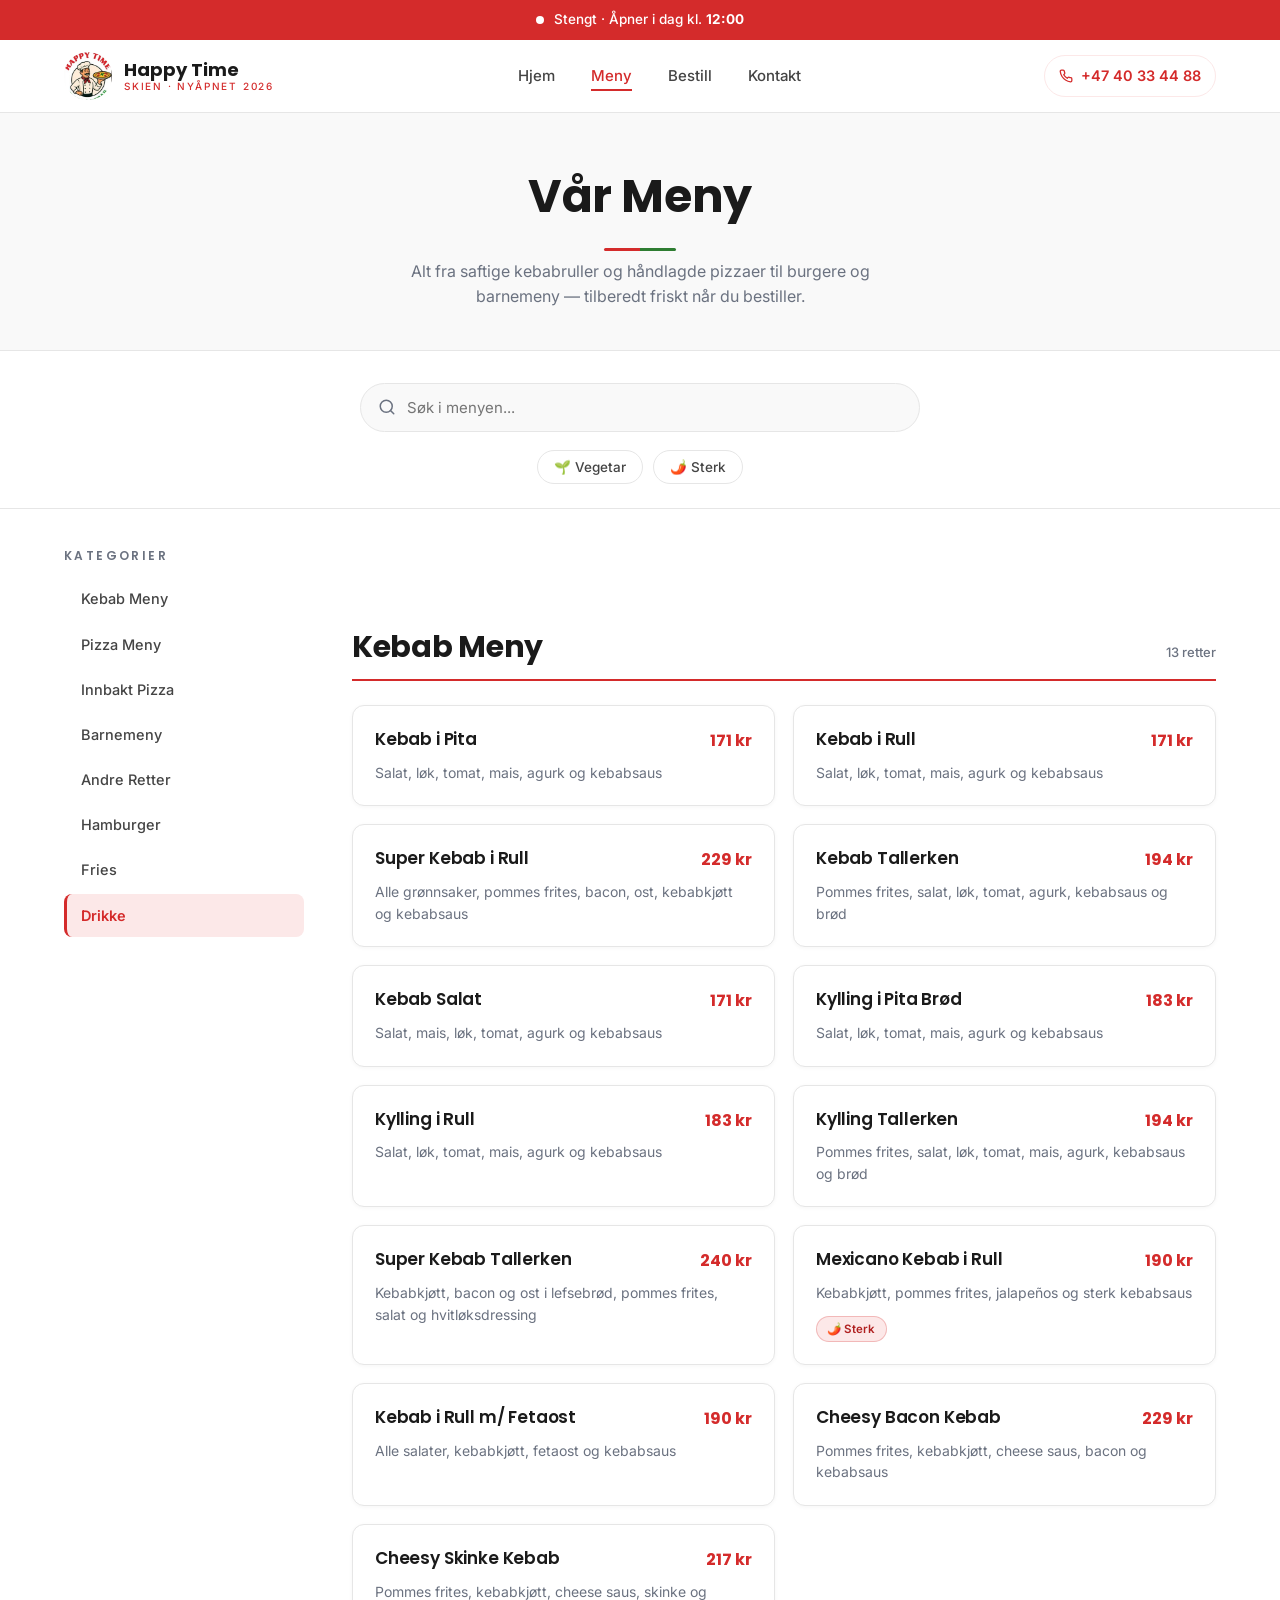
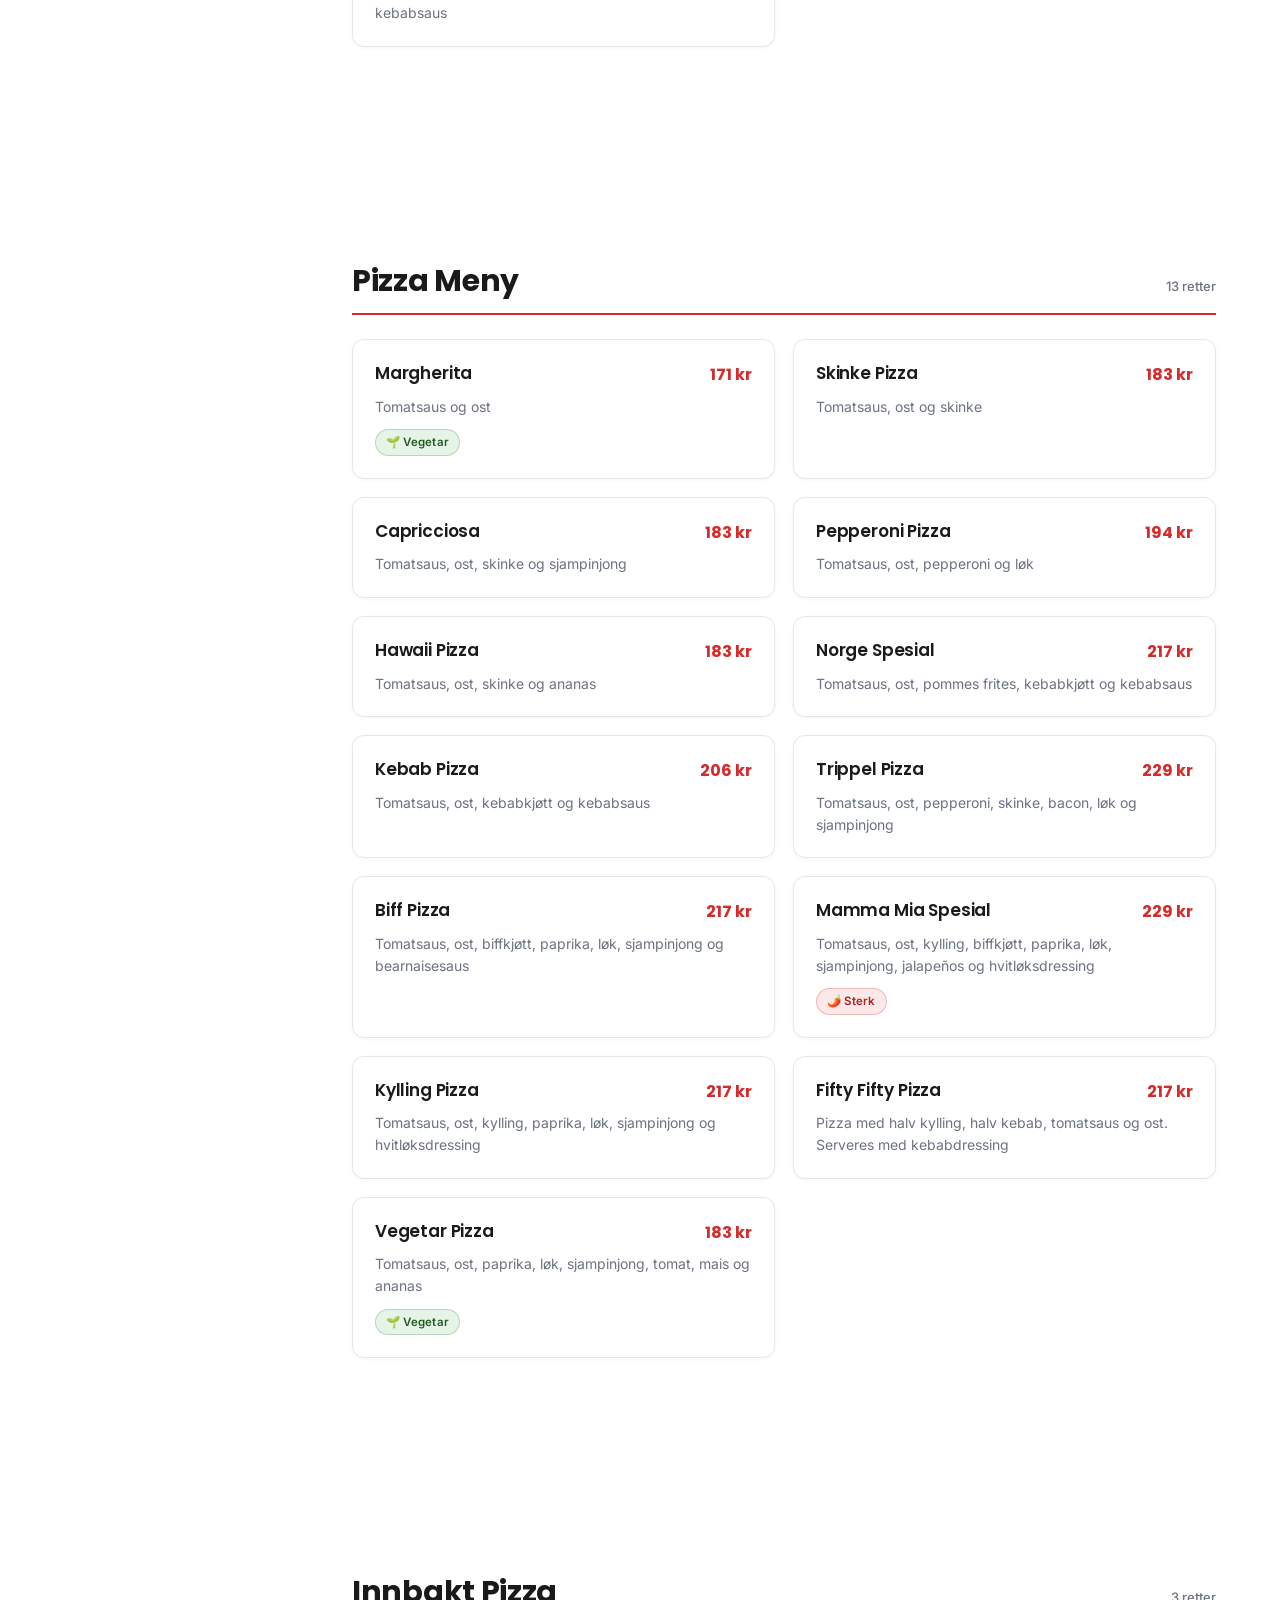
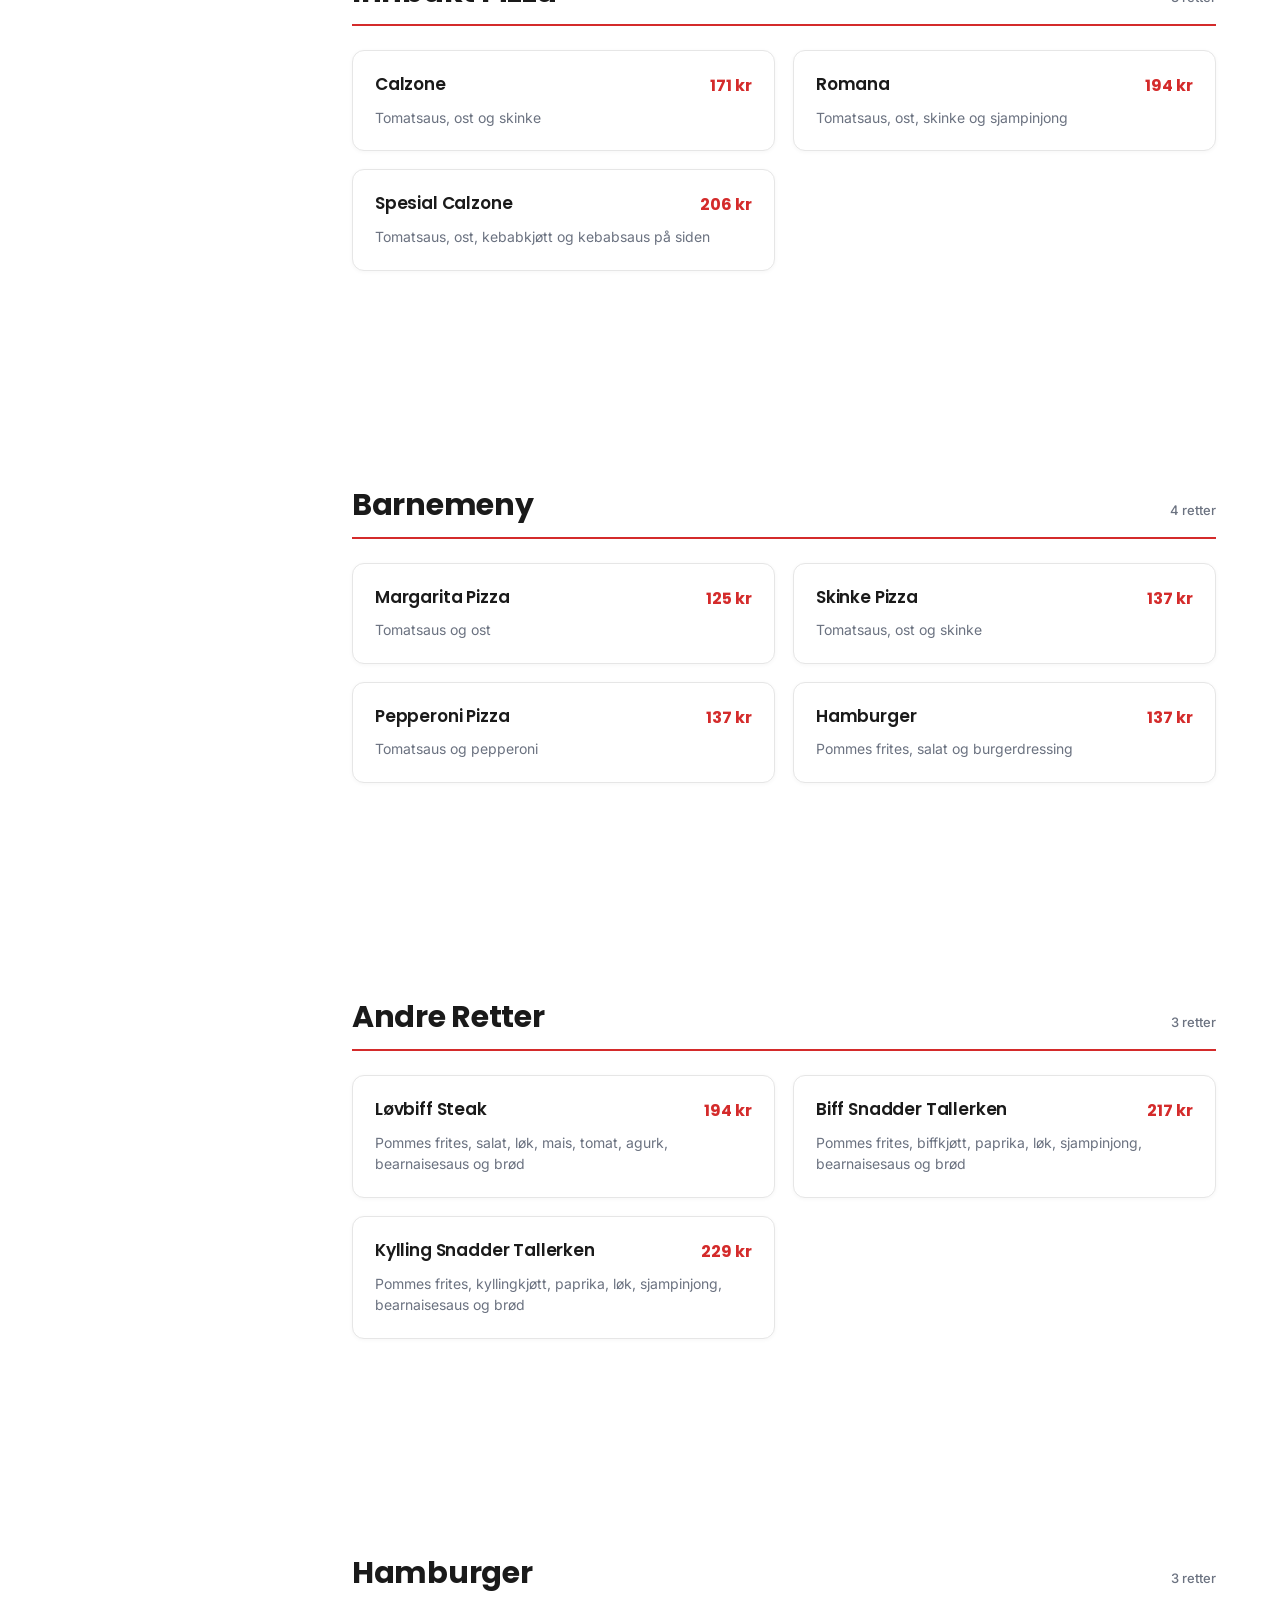
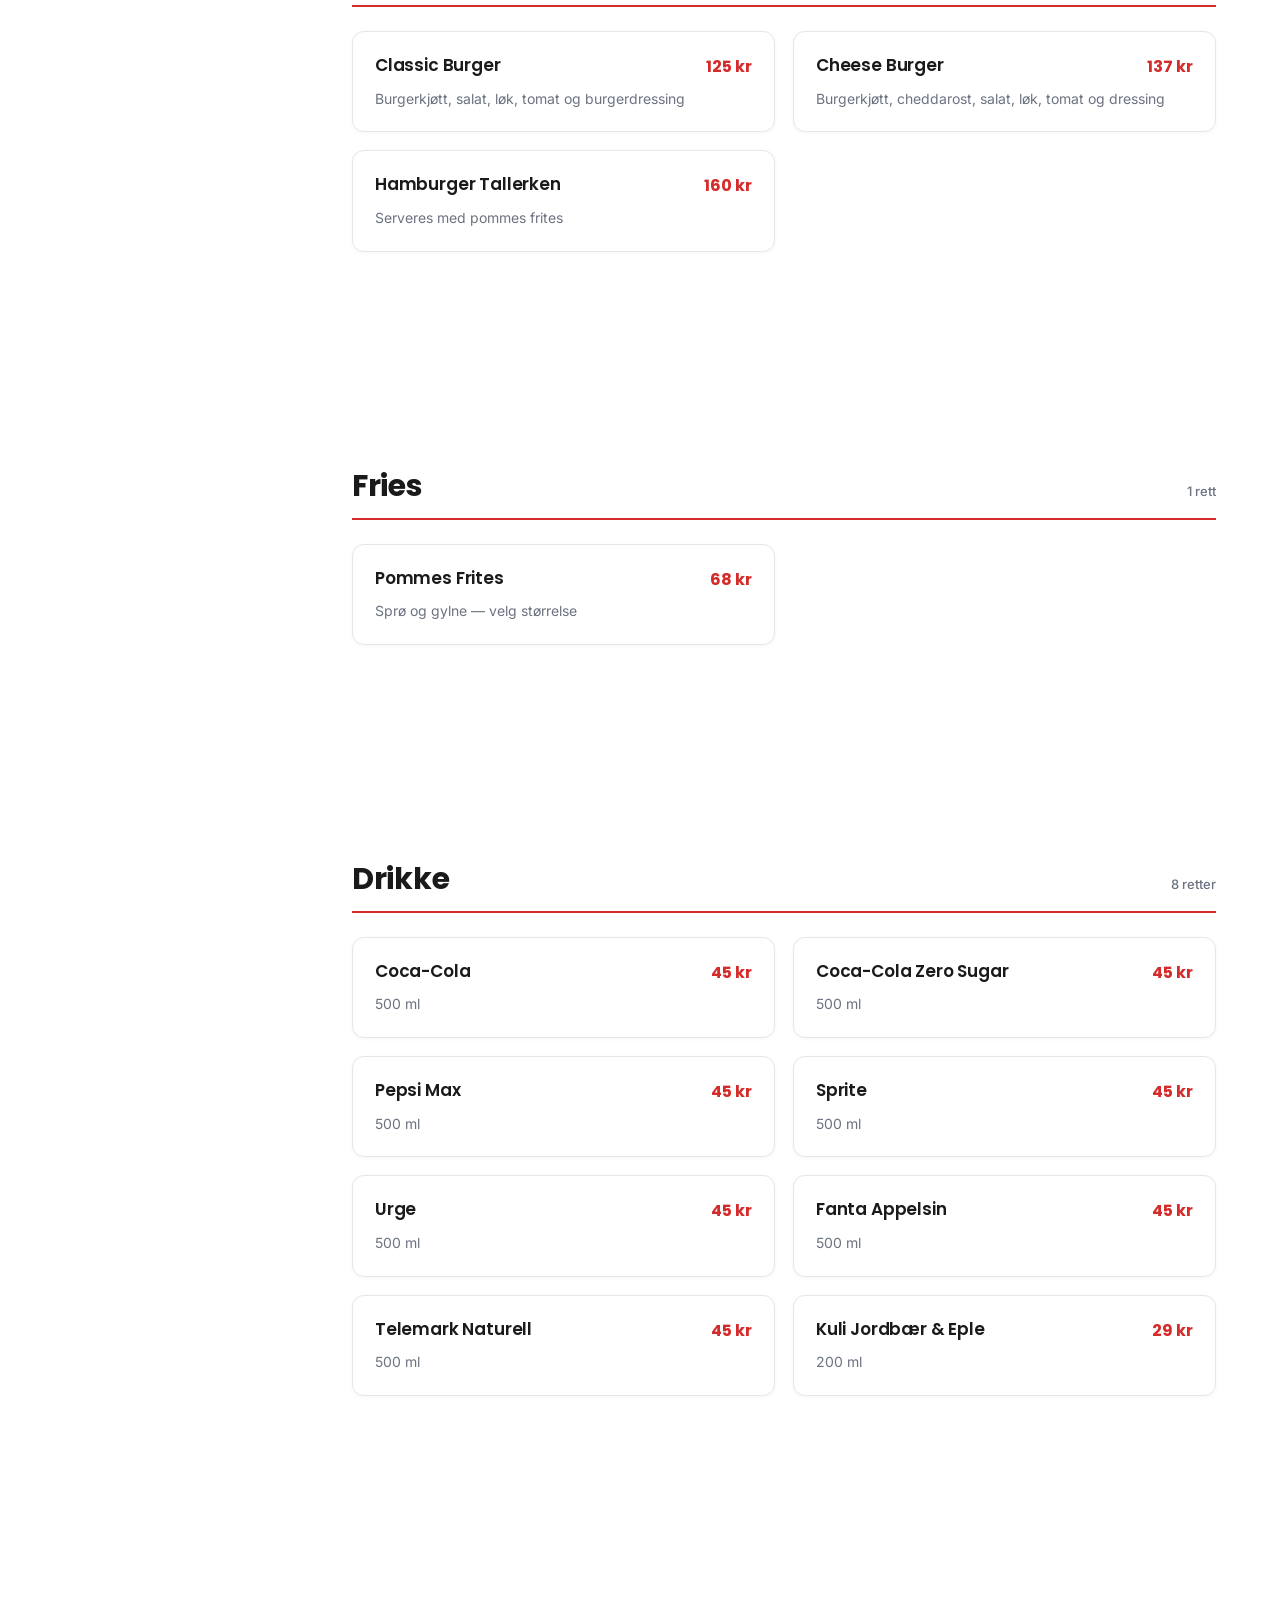
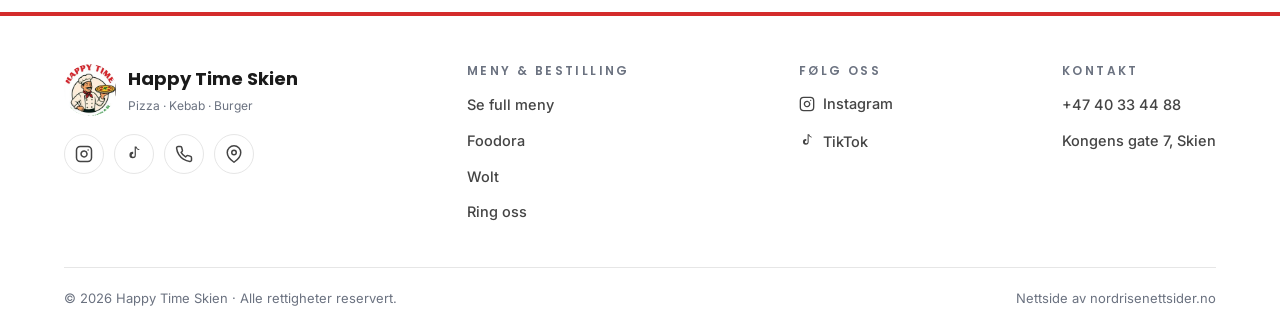
==== menu.html @ 96614b57 "Prepare repo for Vercel deployment Move static site from happytime/ to repo root so Vercel serves it" ====
<!DOCTYPE html>
<html lang="no">
<head>
  <meta charset="UTF-8" />
  <meta name="viewport" content="width=device-width, initial-scale=1.0" />
  <title>Meny — Happy Time Skien</title>
  <meta name="description" content="Full meny hos Happy Time Skien — kebab, pizza, innbakt pizza, burger, barnemeny og mer. Søk, filtrer og finn favoritten din." />
  <link rel="icon" href="images/logo.png" />

  <link rel="preconnect" href="https://fonts.googleapis.com" />
  <link rel="preconnect" href="https://fonts.gstatic.com" crossorigin />
  <link href="https://fonts.googleapis.com/css2?family=Inter:wght@300;400;500;600;700&family=Poppins:wght@500;600;700;800&display=swap" rel="stylesheet" />

  <link rel="stylesheet" href="css/style.css" />
  <link rel="stylesheet" href="css/menu.css" />
</head>
<body>

  <!-- ===== ANNOUNCEMENT BAR ===== -->
  <div class="announcement" id="announcement">
    <span class="ann-dot"></span>
    <span class="ann-text">Sjekker åpningstider…</span>
  </div>

  <!-- ===== NAV ===== -->
  <nav class="nav" id="nav">
    <div class="container nav-inner">
      <a href="index.html" class="nav-logo">
        <img src="images/logo.png" alt="Happy Time Skien logo" />
        <div class="nav-logo-text">
          Happy Time
          <small>Skien · Nyåpnet 2026</small>
        </div>
      </a>

      <ul class="nav-links" id="nav-links">
        <li><a href="index.html">Hjem</a></li>
        <li><a href="menu.html" class="active">Meny</a></li>
        <li><a href="index.html#bestill">Bestill</a></li>
        <li><a href="index.html#kontakt">Kontakt</a></li>
      </ul>

      <a href="tel:+4740334488" class="nav-phone">
        <svg viewBox="0 0 24 24" fill="none" stroke="currentColor" stroke-width="2.2" stroke-linecap="round" stroke-linejoin="round"><path d="M22 16.92v3a2 2 0 01-2.18 2 19.79 19.79 0 01-8.63-3.07 19.5 19.5 0 01-6-6 19.79 19.79 0 01-3.07-8.67A2 2 0 014.11 2h3a2 2 0 012 1.72c.127.96.361 1.903.7 2.81a2 2 0 01-.45 2.11L8.09 9.91a16 16 0 006 6l1.27-1.27a2 2 0 012.11-.45c.907.339 1.85.573 2.81.7A2 2 0 0122 16.92z"/></svg>
        +47 40 33 44 88
      </a>

      <button class="nav-burger" id="burger" aria-label="Åpne meny">
        <svg viewBox="0 0 24 24" fill="none" stroke="currentColor" stroke-width="2" stroke-linecap="round" stroke-linejoin="round"><line x1="3" y1="6" x2="21" y2="6"/><line x1="3" y1="12" x2="21" y2="12"/><line x1="3" y1="18" x2="21" y2="18"/></svg>
      </button>
    </div>
  </nav>

  <!-- ===== MENU HERO ===== -->
  <header class="menu-hero">
    <div class="container">
      <h1>Vår Meny</h1>
      <span class="accent-line"></span>
      <p>Alt fra saftige kebabruller og håndlagde pizzaer til burgere og barnemeny — tilberedt friskt når du bestiller.</p>
    </div>
  </header>

  <!-- ===== SEARCH + FILTERS ===== -->
  <section class="menu-tools">
    <div class="container">
      <div class="search-wrap">
        <svg class="search-icon" viewBox="0 0 24 24" fill="none" stroke="currentColor" stroke-width="2" stroke-linecap="round" stroke-linejoin="round"><circle cx="11" cy="11" r="8"/><line x1="21" y1="21" x2="16.65" y2="16.65"/></svg>
        <input type="search" id="menu-search" placeholder="Søk i menyen..." autocomplete="off" aria-label="Søk i menyen" />
        <button class="search-clear" id="search-clear" aria-label="Tøm søk">×</button>
      </div>

      <div class="filter-tags">
        <button class="tag-btn" data-tag="vegetar">🌱 Vegetar</button>
        <button class="tag-btn" data-tag="sterk">🌶️ Sterk</button>
      </div>
    </div>
  </section>

  <!-- ===== MOBILE CATEGORY TABS ===== -->
  <nav class="cat-tabs-mobile" aria-label="Kategorier">
    <ul id="mobile-tabs-list"></ul>
  </nav>

  <!-- ===== MAIN LAYOUT ===== -->
  <div class="container">
    <div class="menu-layout">
      <aside class="menu-sidebar">
        <h5>Kategorier</h5>
        <ul id="menu-sidebar-list"></ul>
      </aside>

      <div class="menu-main" id="menu-main"></div>
    </div>
  </div>

  <!-- ===== FOOTER ===== -->
  <footer>
    <div class="container">
      <div class="footer-inner">
        <div>
          <a href="index.html" class="footer-brand">
            <img src="images/logo.png" alt="Happy Time Skien" />
            <div>
              <strong>Happy Time Skien</strong>
              <small>Pizza · Kebab · Burger</small>
            </div>
          </a>

          <div class="footer-socials" style="margin-top:18px;">
            <a href="https://www.instagram.com/happy_timeskien/" target="_blank" rel="noopener" class="ig" aria-label="Instagram">
              <svg viewBox="0 0 24 24" fill="none" stroke="currentColor" stroke-width="2" stroke-linecap="round" stroke-linejoin="round"><rect x="2" y="2" width="20" height="20" rx="5" ry="5"/><path d="M16 11.37A4 4 0 1112.63 8 4 4 0 0116 11.37z"/><line x1="17.5" y1="6.5" x2="17.51" y2="6.5"/></svg>
            </a>
            <a href="https://www.tiktok.com/@happy_timeskien" target="_blank" rel="noopener" class="tt" aria-label="TikTok">
              <svg viewBox="0 0 24 24" fill="currentColor"><path d="M19.3 6.7a5.5 5.5 0 01-3.3-1.2 5.4 5.4 0 01-1.5-2v9.8a4.3 4.3 0 11-4.3-4.3c.2 0 .5 0 .7.1v2.4a2 2 0 102 2V2h2.3a5.7 5.7 0 004.1 4.1v2.6z"/></svg>
            </a>
            <a href="tel:+4740334488" class="call" aria-label="Ring oss">
              <svg viewBox="0 0 24 24" fill="none" stroke="currentColor" stroke-width="2" stroke-linecap="round" stroke-linejoin="round"><path d="M22 16.92v3a2 2 0 01-2.18 2 19.79 19.79 0 01-8.63-3.07 19.5 19.5 0 01-6-6 19.79 19.79 0 01-3.07-8.67A2 2 0 014.11 2h3a2 2 0 012 1.72c.127.96.361 1.903.7 2.81a2 2 0 01-.45 2.11L8.09 9.91a16 16 0 006 6l1.27-1.27a2 2 0 012.11-.45c.907.339 1.85.573 2.81.7A2 2 0 0122 16.92z"/></svg>
            </a>
            <a href="https://www.google.com/maps/dir/?api=1&destination=Kongens+gate+7,+3717+Skien" target="_blank" rel="noopener" class="pin" aria-label="Kart">
              <svg viewBox="0 0 24 24" fill="none" stroke="currentColor" stroke-width="2" stroke-linecap="round" stroke-linejoin="round"><path d="M21 10c0 7-9 13-9 13s-9-6-9-13a9 9 0 0118 0z"/><circle cx="12" cy="10" r="3"/></svg>
            </a>
          </div>
        </div>

        <div class="footer-col">
          <h5>Meny & Bestilling</h5>
          <ul>
            <li><a href="menu.html">Se full meny</a></li>
            <li><a href="https://www.foodora.no/restaurant/vodl/happy-time-skien?srsltid=AfmBOoo6OMC879BTgv4Qrn4XQ-JuW_GRJDFhPZjx3l1pgUhdw6gSgdm9" target="_blank" rel="noopener">Foodora</a></li>
            <li><a href="https://wolt.com/en/nor/oslo/restaurant/happy-time" target="_blank" rel="noopener">Wolt</a></li>
            <li><a href="tel:+4740334488" class="footer-phone">Ring oss</a></li>
          </ul>
        </div>

        <div class="footer-col">
          <h5>Følg oss</h5>
          <ul>
            <li><a href="https://www.instagram.com/happy_timeskien/" target="_blank" rel="noopener">
              <svg viewBox="0 0 24 24" fill="none" stroke="currentColor" stroke-width="2" stroke-linecap="round" stroke-linejoin="round"><rect x="2" y="2" width="20" height="20" rx="5" ry="5"/><path d="M16 11.37A4 4 0 1112.63 8 4 4 0 0116 11.37z"/><line x1="17.5" y1="6.5" x2="17.51" y2="6.5"/></svg>
              Instagram
            </a></li>
            <li><a href="https://www.tiktok.com/@happy_timeskien" target="_blank" rel="noopener">
              <svg viewBox="0 0 24 24" fill="currentColor"><path d="M19.3 6.7a5.5 5.5 0 01-3.3-1.2 5.4 5.4 0 01-1.5-2v9.8a4.3 4.3 0 11-4.3-4.3c.2 0 .5 0 .7.1v2.4a2 2 0 102 2V2h2.3a5.7 5.7 0 004.1 4.1v2.6z"/></svg>
              TikTok
            </a></li>
          </ul>
        </div>

        <div class="footer-col">
          <h5>Kontakt</h5>
          <ul>
            <li><a href="tel:+4740334488" class="footer-phone">+47 40 33 44 88</a></li>
            <li><a href="https://www.google.com/maps/dir/?api=1&destination=Kongens+gate+7,+3717+Skien" target="_blank" rel="noopener">Kongens gate 7, Skien</a></li>
          </ul>
        </div>
      </div>

      <div class="footer-bottom">
        <div>© <span id="footer-year">2026</span> Happy Time Skien · Alle rettigheter reservert.</div>
        <div>Nettside av <a href="https://nordrisenettsider.no" target="_blank" rel="noopener">nordrisenettsider.no</a></div>
      </div>
    </div>
  </footer>

  <!-- ===== MOBILE CTA BAR ===== -->
  <div class="mobile-cta">
    <a href="tel:+4740334488" class="cta-call">📞 Ring oss</a>
    <a href="https://www.foodora.no/restaurant/vodl/happy-time-skien?srsltid=AfmBOoo6OMC879BTgv4Qrn4XQ-JuW_GRJDFhPZjx3l1pgUhdw6gSgdm9" target="_blank" rel="noopener" class="cta-order">🛵 Bestill på Foodora</a>
  </div>

  <script src="js/main.js"></script>
  <script src="js/menu.js"></script>
</body>
</html>
---- css/style.css ----
/* ============================================
   HAPPY TIME SKIEN — Shared Styles
   ============================================ */

:root {
  --red: #d42b2b;
  --red-dark: #b02020;
  --red-soft: #fce8e8;
  --green: #2e7d32;
  --green-dark: #1f5923;
  --green-soft: #e6f4e7;
  --amber: #e68a00;
  --amber-dark: #c57300;
  --white: #ffffff;
  --off-white: #f9f9f9;
  --bg-muted: #f3f4f2;
  --text: #1a1a1a;
  --text-soft: #444;
  --text-muted: #6b7280;
  --border: #e6e6e6;
  --border-strong: #d1d5db;
  --shadow-sm: 0 1px 4px rgba(0, 0, 0, 0.04);
  --shadow: 0 2px 16px rgba(0, 0, 0, 0.08);
  --shadow-lg: 0 8px 30px rgba(0, 0, 0, 0.12);
  --radius: 12px;
  --radius-sm: 8px;
  --radius-lg: 16px;
  --ease: 0.2s ease;
  --nav-h: 72px;
  --ann-h: 40px;
}

* { box-sizing: border-box; margin: 0; padding: 0; }

html {
  scroll-behavior: smooth;
  scroll-padding-top: calc(var(--nav-h) + var(--ann-h) + 12px);
}

body {
  font-family: 'Inter', system-ui, -apple-system, sans-serif;
  color: var(--text);
  background: var(--white);
  line-height: 1.6;
  -webkit-font-smoothing: antialiased;
  overflow-x: hidden;
}

h1, h2, h3, h4, h5 {
  font-family: 'Poppins', sans-serif;
  font-weight: 700;
  line-height: 1.2;
  color: var(--text);
  letter-spacing: -0.01em;
}

a { color: inherit; text-decoration: none; }
img { max-width: 100%; display: block; }
button { font-family: inherit; cursor: pointer; border: none; background: none; }

.container {
  width: 100%;
  max-width: 1200px;
  margin: 0 auto;
  padding: 0 24px;
}

::selection { background: var(--red); color: #fff; }

/* ============ ANNOUNCEMENT BAR ============ */
.announcement {
  position: relative;
  min-height: var(--ann-h);
  display: flex;
  align-items: center;
  justify-content: center;
  font-size: 13.5px;
  font-weight: 500;
  color: #fff;
  background: var(--green);
  transition: background 0.4s ease;
  padding: 8px 16px;
  text-align: center;
  gap: 10px;
}
.announcement strong { font-weight: 700; }
.announcement.soon { background: var(--green-dark); }
.announcement.urgent {
  background: var(--amber);
  animation: urgent-flash 2.4s ease-in-out infinite;
}
.announcement.closed { background: var(--red); }
@keyframes urgent-flash {
  0%, 100% { background: var(--amber); }
  50%      { background: var(--amber-dark); }
}
.announcement .ann-dot {
  width: 8px;
  height: 8px;
  border-radius: 50%;
  background: #fff;
  display: inline-block;
  animation: pulse 2s infinite;
  flex-shrink: 0;
}
.announcement.urgent .ann-dot { animation: pulse 0.9s infinite; }
@keyframes pulse {
  0%   { box-shadow: 0 0 0 0 rgba(255, 255, 255, 0.7); }
  70%  { box-shadow: 0 0 0 10px rgba(255, 255, 255, 0); }
  100% { box-shadow: 0 0 0 0 rgba(255, 255, 255, 0); }
}

/* ============ NAVBAR ============ */
.nav {
  position: sticky;
  top: 0;
  z-index: 90;
  background: var(--white);
  border-bottom: 1px solid var(--border);
  transition: box-shadow var(--ease);
}
.nav.scrolled { box-shadow: var(--shadow); }
.nav-inner {
  display: flex;
  align-items: center;
  justify-content: space-between;
  height: var(--nav-h);
  gap: 24px;
}
.nav-logo {
  display: flex;
  align-items: center;
  gap: 12px;
  flex-shrink: 0;
  transition: transform var(--ease);
}
.nav-logo:hover { transform: scale(1.03); }
.nav-logo img {
  max-height: 48px;
  width: auto;
  border-radius: 50%;
}
.nav-logo-text {
  font-family: 'Poppins', sans-serif;
  font-weight: 700;
  font-size: 18px;
  line-height: 1.1;
  color: var(--text);
}
.nav-logo-text small {
  display: block;
  font-family: 'Inter', sans-serif;
  font-weight: 500;
  font-size: 10px;
  letter-spacing: 0.18em;
  text-transform: uppercase;
  color: var(--red);
  margin-top: 2px;
}

.nav-links {
  display: flex;
  align-items: center;
  gap: 36px;
  list-style: none;
}
.nav-links a {
  font-size: 15px;
  font-weight: 500;
  color: var(--text-soft);
  position: relative;
  padding: 6px 0;
  transition: color var(--ease);
}
.nav-links a::after {
  content: '';
  position: absolute;
  left: 0; bottom: 0;
  height: 2px;
  width: 0;
  background: var(--red);
  transition: width var(--ease);
}
.nav-links a:hover,
.nav-links a.active {
  color: var(--red);
}
.nav-links a:hover::after,
.nav-links a.active::after { width: 100%; }

.nav-phone {
  display: inline-flex;
  align-items: center;
  gap: 8px;
  font-size: 14.5px;
  font-weight: 600;
  color: var(--red);
  padding: 8px 14px;
  border: 1px solid var(--red-soft);
  border-radius: 999px;
  transition: all var(--ease);
}
.nav-phone:hover {
  background: var(--red);
  color: #fff;
  border-color: var(--red);
}
.nav-phone svg { width: 14px; height: 14px; }

.nav-burger {
  display: none;
  width: 40px; height: 40px;
  align-items: center;
  justify-content: center;
  border-radius: 8px;
  color: var(--text);
  transition: background var(--ease);
}
.nav-burger:hover { background: var(--bg-muted); }
.nav-burger svg { width: 24px; height: 24px; }

/* ============ BUTTONS ============ */
.btn {
  display: inline-flex;
  align-items: center;
  justify-content: center;
  gap: 8px;
  padding: 13px 26px;
  border-radius: 999px;
  font-family: 'Inter', sans-serif;
  font-size: 14.5px;
  font-weight: 600;
  letter-spacing: 0.01em;
  transition: all var(--ease);
  border: 1.5px solid transparent;
  cursor: pointer;
  white-space: nowrap;
}
.btn-primary {
  background: var(--red);
  color: #fff;
  box-shadow: 0 4px 14px rgba(212, 43, 43, 0.25);
}
.btn-primary:hover {
  background: var(--red-dark);
  transform: translateY(-2px);
  box-shadow: 0 8px 22px rgba(212, 43, 43, 0.35);
}
.btn-secondary {
  background: var(--green);
  color: #fff;
  box-shadow: 0 4px 14px rgba(46, 125, 50, 0.22);
}
.btn-secondary:hover {
  background: var(--green-dark);
  transform: translateY(-2px);
  box-shadow: 0 8px 22px rgba(46, 125, 50, 0.32);
}
.btn-wolt {
  background: #00c2e8;
  color: #fff;
  box-shadow: 0 4px 14px rgba(0, 194, 232, 0.3);
}
.btn-wolt:hover {
  background: #00a5c6;
  transform: translateY(-2px);
  box-shadow: 0 8px 22px rgba(0, 194, 232, 0.4);
}
.btn-ghost {
  background: var(--white);
  color: var(--text);
  border-color: var(--border-strong);
}
.btn-ghost:hover {
  border-color: var(--red);
  color: var(--red);
  transform: translateY(-2px);
  box-shadow: var(--shadow);
}

/* ============ SECTIONS / TYPOGRAPHY ============ */
section { padding: 80px 0; }
.section-title {
  font-size: clamp(28px, 4vw, 40px);
  margin-bottom: 12px;
}
.section-sub {
  color: var(--text-muted);
  font-size: 16.5px;
  max-width: 560px;
  margin-bottom: 40px;
}
.section-head { text-align: center; margin-bottom: 48px; }
.section-head .section-sub { margin: 0 auto; }

.accent-line {
  display: inline-block;
  width: 72px;
  height: 3px;
  border-radius: 2px;
  margin-top: 16px;
  background: linear-gradient(90deg, var(--red) 0%, var(--red) 50%, var(--green) 50%, var(--green) 100%);
}

/* ============ HERO ============ */
.hero {
  padding: 80px 0 72px;
  background: var(--off-white);
  text-align: center;
  border-bottom: 1px solid var(--border);
}
.hero-logo {
  width: 140px;
  height: 140px;
  margin: 0 auto 24px;
  border-radius: 50%;
  background: #fff;
  padding: 8px;
  box-shadow: var(--shadow);
  transition: transform 0.4s ease;
}
.hero-logo:hover { transform: scale(1.04) rotate(-2deg); }
.hero-logo img {
  width: 100%;
  height: 100%;
  border-radius: 50%;
  object-fit: cover;
}
.hero h1 {
  font-size: clamp(40px, 6vw, 64px);
  margin-bottom: 12px;
}
.hero .hero-sub {
  font-size: clamp(16px, 1.6vw, 19px);
  color: var(--text-soft);
  max-width: 560px;
  margin: 20px auto 0;
}
.hero .hero-ctas {
  display: flex;
  gap: 12px;
  justify-content: center;
  margin-top: 36px;
  flex-wrap: wrap;
}

/* Real storefront hero image */
.hero-showcase {
  max-width: 980px;
  margin: 52px auto 0;
  border-radius: var(--radius-lg);
  overflow: hidden;
  box-shadow: var(--shadow-lg);
  position: relative;
  aspect-ratio: 16/9;
  background: var(--bg-muted);
}
.hero-showcase img {
  width: 100%;
  height: 100%;
  object-fit: cover;
  display: block;
  transition: transform 0.8s ease;
}
.hero-showcase:hover img { transform: scale(1.03); }
.hero-showcase .showcase-caption {
  position: absolute;
  bottom: 20px;
  left: 20px;
  background: rgba(0, 0, 0, 0.7);
  color: #fff;
  padding: 10px 16px;
  border-radius: 999px;
  font-size: 13px;
  font-weight: 500;
  backdrop-filter: blur(8px);
  display: inline-flex;
  align-items: center;
  gap: 8px;
}
.hero-showcase .showcase-caption svg {
  width: 14px; height: 14px;
  color: var(--red);
}

/* ============ QUICK MENU (INDEX) ============ */
.quick-menu {
  padding: 80px 0;
  background: var(--white);
}
.pills-row {
  display: flex;
  gap: 10px;
  margin-bottom: 40px;
  overflow-x: auto;
  -webkit-overflow-scrolling: touch;
  scrollbar-width: none;
  padding: 4px 2px 12px;
  justify-content: center;
  flex-wrap: wrap;
}
.pills-row::-webkit-scrollbar { display: none; }
.pill {
  padding: 10px 20px;
  border-radius: 999px;
  background: var(--off-white);
  border: 1.5px solid var(--border);
  color: var(--text-soft);
  font-size: 14px;
  font-weight: 500;
  white-space: nowrap;
  transition: all var(--ease);
  flex-shrink: 0;
}
.pill:hover {
  border-color: var(--red);
  color: var(--red);
  transform: translateY(-2px);
}
.pill.active {
  background: var(--red);
  color: #fff;
  border-color: var(--red);
  box-shadow: 0 4px 12px rgba(212, 43, 43, 0.25);
}
.preview-grid {
  display: grid;
  grid-template-columns: repeat(3, 1fr);
  gap: 20px;
  margin-bottom: 40px;
}
.preview-cta-wrap {
  text-align: center;
}

/* ============ MENU CARD (shared) ============ */
.item-card {
  background: var(--white);
  border: 1px solid var(--border);
  border-radius: var(--radius);
  padding: 22px;
  transition: all var(--ease);
  display: flex;
  flex-direction: column;
  gap: 8px;
  box-shadow: var(--shadow-sm);
  overflow: hidden;
}
.item-card:hover {
  transform: translateY(-4px);
  box-shadow: var(--shadow);
  border-color: var(--red-soft);
}
.item-card-visual { padding: 0; }
.item-card-visual .item-body { padding: 20px 22px 22px; display: flex; flex-direction: column; gap: 8px; }
.item-visual {
  height: 120px;
  display: flex;
  align-items: center;
  justify-content: center;
  font-size: 54px;
  background: linear-gradient(135deg, var(--red-soft) 0%, var(--green-soft) 100%);
  border-bottom: 1px solid var(--border);
  transition: transform 0.4s ease;
}
.item-card-visual:hover .item-visual { transform: scale(1.05); }
/* IMAGE PLACEHOLDER: Drop real AI-generated food photos into images/food/<slug>.jpg
   and add a background-image rule per category here, or render <img> in JS */

.item-card-top {
  display: flex;
  justify-content: space-between;
  align-items: flex-start;
  gap: 12px;
}
.item-card h4 {
  font-family: 'Poppins', sans-serif;
  font-size: 17px;
  font-weight: 600;
  color: var(--text);
  line-height: 1.3;
}
.item-price {
  font-family: 'Poppins', sans-serif;
  color: var(--red);
  font-size: 16px;
  font-weight: 700;
  white-space: nowrap;
}
.item-desc {
  color: var(--text-muted);
  font-size: 14px;
  line-height: 1.55;
  flex: 1;
}
.item-tags {
  display: flex;
  gap: 6px;
  flex-wrap: wrap;
  margin-top: 4px;
}
.tag {
  font-size: 11.5px;
  padding: 3px 10px;
  border-radius: 999px;
  font-weight: 600;
  letter-spacing: 0.02em;
}
.tag-veg {
  background: var(--green-soft);
  color: var(--green-dark);
  border: 1px solid rgba(46, 125, 50, 0.25);
}
.tag-spicy {
  background: var(--red-soft);
  color: var(--red-dark);
  border: 1px solid rgba(212, 43, 43, 0.25);
}

/* ============ ORDER SECTION ============ */
.order-section {
  background: var(--off-white);
  padding: 80px 0;
}
.order-grid {
  display: grid;
  grid-template-columns: repeat(3, 1fr);
  gap: 22px;
}
.order-card {
  background: var(--white);
  border: 1px solid var(--border);
  border-radius: var(--radius-lg);
  padding: 40px 28px;
  text-align: center;
  transition: all var(--ease);
  box-shadow: var(--shadow-sm);
  display: flex;
  flex-direction: column;
  align-items: center;
}
.order-card:hover {
  transform: translateY(-4px);
  box-shadow: var(--shadow);
}
.order-icon {
  width: 64px;
  height: 64px;
  margin: 0 auto 20px;
  border-radius: 50%;
  display: flex;
  align-items: center;
  justify-content: center;
  transition: all var(--ease);
}
.order-icon svg { width: 28px; height: 28px; }
.order-card.red-icon .order-icon   { background: var(--red-soft);   color: var(--red); }
.order-card.green-icon .order-icon { background: var(--green-soft); color: var(--green); }
.order-card.wolt-icon .order-icon  { background: #e6f9fd;           color: #00a5c6; }
.order-card:hover.red-icon .order-icon   { background: var(--red);   color: #fff; }
.order-card:hover.green-icon .order-icon { background: var(--green); color: #fff; }
.order-card:hover.wolt-icon .order-icon  { background: #00c2e8;      color: #fff; }
.order-card h3 {
  font-size: 22px;
  margin-bottom: 8px;
}
.order-card p {
  color: var(--text-muted);
  font-size: 14.5px;
  margin-bottom: 20px;
  flex: 1;
}
.order-card .phone-big {
  font-family: 'Poppins', sans-serif;
  font-size: 24px;
  color: var(--green);
  font-weight: 700;
  display: inline-block;
  margin: 0 0 12px;
  transition: color var(--ease);
}
.order-card .phone-big:hover { color: var(--green-dark); }
.order-card .btn { margin-top: auto; }

/* ============ HOURS + ABOUT ============ */
.about-section {
  padding: 80px 0;
  background: var(--white);
}
.about-grid {
  display: grid;
  grid-template-columns: 1.1fr 1fr;
  gap: 60px;
  align-items: center;
}
.about-text h2 { margin-bottom: 12px; }
.about-text p {
  color: var(--text-soft);
  font-size: 16.5px;
  line-height: 1.75;
  margin-top: 18px;
}
.hours-card {
  background: var(--off-white);
  border: 1px solid var(--border);
  border-radius: var(--radius-lg);
  padding: 32px 30px;
}
.hours-card h3 {
  font-size: 20px;
  margin-bottom: 18px;
  display: flex;
  align-items: center;
  gap: 10px;
}
.hours-card h3 svg { width: 20px; height: 20px; color: var(--red); }
.hours-list { list-style: none; }
.hours-list li {
  display: flex;
  justify-content: space-between;
  padding: 12px 0;
  border-bottom: 1px solid var(--border);
  font-size: 15px;
  transition: all var(--ease);
}
.hours-list li:last-child { border-bottom: none; }
.hours-list .day { color: var(--text-soft); }
.hours-list .time { color: var(--text); font-weight: 500; font-variant-numeric: tabular-nums; }
.hours-list li.today {
  background: var(--green-soft);
  border-radius: var(--radius-sm);
  padding-left: 12px;
  padding-right: 12px;
  margin: 2px 0;
  border-bottom-color: transparent;
}
.hours-list li.today .day,
.hours-list li.today .time {
  color: var(--green-dark);
  font-weight: 600;
}

/* ============ MAP ============ */
.map-section {
  padding: 80px 0;
  background: var(--off-white);
}
.map-wrap {
  border-radius: var(--radius);
  overflow: hidden;
  box-shadow: var(--shadow);
  margin-bottom: 24px;
  border: 1px solid var(--border);
}
.map-wrap iframe {
  display: block;
  width: 100%;
  height: 380px;
  border: 0;
}
.map-footer {
  display: flex;
  justify-content: space-between;
  align-items: center;
  flex-wrap: wrap;
  gap: 16px;
}
.map-address h4 { font-size: 19px; margin-bottom: 4px; }
.map-address p { color: var(--text-muted); font-size: 14.5px; }

/* ============ FOOTER ============ */
footer {
  background: var(--white);
  border-top: 4px solid var(--red);
  padding: 48px 0 24px;
}
.footer-inner {
  display: flex;
  justify-content: space-between;
  flex-wrap: wrap;
  gap: 32px;
  margin-bottom: 32px;
}
.footer-brand {
  display: flex;
  align-items: center;
  gap: 12px;
}
.footer-brand img { max-height: 52px; border-radius: 50%; }
.footer-brand strong {
  font-family: 'Poppins', sans-serif;
  font-size: 18px;
  font-weight: 700;
}
.footer-brand small {
  display: block;
  font-size: 12px;
  color: var(--text-muted);
  font-weight: 400;
  margin-top: 2px;
}

.footer-col h5 {
  font-family: 'Poppins', sans-serif;
  font-size: 12px;
  letter-spacing: 0.2em;
  text-transform: uppercase;
  color: var(--text-muted);
  margin-bottom: 14px;
  font-weight: 600;
}
.footer-col ul { list-style: none; }
.footer-col ul li { margin-bottom: 10px; }
.footer-col a {
  color: var(--text-soft);
  font-size: 14.5px;
  font-weight: 500;
  transition: color var(--ease);
  display: inline-flex;
  align-items: center;
  gap: 8px;
}
.footer-col a:hover { color: var(--red); }
.footer-col a svg { width: 16px; height: 16px; }
.footer-phone {
  color: var(--red);
  font-weight: 600;
}

.footer-socials {
  display: flex;
  gap: 10px;
  margin-top: 6px;
}
.footer-socials a {
  width: 40px;
  height: 40px;
  display: inline-flex;
  align-items: center;
  justify-content: center;
  border-radius: 50%;
  border: 1px solid var(--border);
  color: var(--text-soft);
  transition: all var(--ease);
}
.footer-socials a svg { width: 18px; height: 18px; }
.footer-socials a.ig:hover   { background: linear-gradient(135deg, #e1306c, #c13584, #833ab4); color: #fff; border-color: transparent; transform: translateY(-2px); }
.footer-socials a.tt:hover   { background: #000; color: #fff; border-color: transparent; transform: translateY(-2px); }
.footer-socials a.call:hover { background: var(--red);   color: #fff; border-color: transparent; transform: translateY(-2px); }
.footer-socials a.pin:hover  { background: var(--green); color: #fff; border-color: transparent; transform: translateY(-2px); }

.footer-bottom {
  padding-top: 20px;
  border-top: 1px solid var(--border);
  display: flex;
  justify-content: space-between;
  align-items: center;
  flex-wrap: wrap;
  gap: 10px;
  font-size: 13px;
  color: var(--text-muted);
}
.footer-bottom a { color: var(--text-muted); transition: color var(--ease); }
.footer-bottom a:hover { color: var(--red); }

/* ============ MOBILE CTA BAR ============ */
.mobile-cta {
  display: none;
  position: fixed;
  bottom: 0; left: 0; right: 0;
  background: var(--white);
  border-top: 2px solid var(--red);
  box-shadow: 0 -4px 16px rgba(0, 0, 0, 0.08);
  padding: 10px;
  gap: 8px;
  z-index: 80;
}
.mobile-cta a {
  flex: 1;
  display: inline-flex;
  align-items: center;
  justify-content: center;
  gap: 6px;
  padding: 14px 8px;
  border-radius: var(--radius-sm);
  font-weight: 600;
  font-size: 13.5px;
  transition: all var(--ease);
  text-align: center;
}
.mobile-cta .cta-call  { background: var(--green); color: #fff; }
.mobile-cta .cta-call:active  { background: var(--green-dark); }
.mobile-cta .cta-order { background: var(--red); color: #fff; }
.mobile-cta .cta-order:active { background: var(--red-dark); }

/* ============ REVEAL ANIMATION ============ */
.reveal {
  opacity: 0;
  transform: translateY(20px);
  transition: opacity 0.6s ease, transform 0.6s ease;
}
.reveal.in-view {
  opacity: 1;
  transform: translateY(0);
}

/* ============ RESPONSIVE ============ */
@media (max-width: 960px) {
  .about-grid { grid-template-columns: 1fr; gap: 40px; }
  .order-grid { grid-template-columns: 1fr; max-width: 480px; margin: 0 auto; }
  .preview-grid { grid-template-columns: repeat(2, 1fr); }
}

@media (max-width: 768px) {
  .nav-links,
  .nav-phone { display: none; }
  .nav-burger { display: inline-flex; }
  .nav-links.open {
    display: flex;
    position: absolute;
    top: 100%;
    left: 0; right: 0;
    flex-direction: column;
    align-items: stretch;
    gap: 0;
    background: var(--white);
    padding: 8px 0;
    border-bottom: 1px solid var(--border);
    box-shadow: var(--shadow);
  }
  .nav-links.open li { width: 100%; }
  .nav-links.open a {
    display: block;
    padding: 14px 24px;
    font-size: 16px;
  }
  .nav-links.open a::after { display: none; }
  .mobile-cta { display: flex; }
  body.has-mobile-cta { padding-bottom: 80px; }
  section { padding: 60px 0; }
  .hero { padding: 48px 0 56px; }
  .hero-logo { width: 110px; height: 110px; }
  .footer-inner { flex-direction: column; align-items: flex-start; }
}

@media (max-width: 560px) {
  .preview-grid { grid-template-columns: 1fr; }
  .hero .hero-ctas { flex-direction: column; width: 100%; padding: 0 12px; }
  .hero .hero-ctas .btn { width: 100%; }
  .order-card { padding: 36px 22px; }
  .footer-bottom { flex-direction: column; align-items: flex-start; }
  .hero-showcase .showcase-caption {
    left: 12px; bottom: 12px;
    font-size: 12px;
    padding: 8px 12px;
  }
}

@media (prefers-reduced-motion: reduce) {
  *, *::before, *::after {
    animation-duration: 0.01ms !important;
    transition-duration: 0.1s !important;
  }
}
---- css/menu.css ----
/* ============================================
   MENU PAGE SPECIFIC STYLES
   ============================================ */

.menu-hero {
  background: var(--off-white);
  padding: 56px 0 40px;
  border-bottom: 1px solid var(--border);
  text-align: center;
}
.menu-hero h1 {
  font-size: clamp(32px, 4.5vw, 46px);
  margin-bottom: 8px;
}
.menu-hero p {
  color: var(--text-muted);
  font-size: 16px;
  max-width: 520px;
  margin: 0 auto;
}

/* ============ SEARCH + FILTERS ============ */
.menu-tools {
  padding: 32px 0 24px;
  background: var(--white);
  position: sticky;
  top: calc(var(--nav-h) + var(--ann-h));
  z-index: 50;
  border-bottom: 1px solid var(--border);
}
.search-wrap {
  position: relative;
  max-width: 560px;
  margin: 0 auto 18px;
}
.search-wrap svg.search-icon {
  position: absolute;
  top: 50%; left: 18px;
  transform: translateY(-50%);
  width: 18px; height: 18px;
  color: var(--text-muted);
  pointer-events: none;
}
#menu-search {
  width: 100%;
  padding: 14px 48px 14px 46px;
  border: 1.5px solid var(--border);
  border-radius: 999px;
  font-size: 15px;
  font-family: inherit;
  color: var(--text);
  background: var(--off-white);
  transition: all var(--ease);
}
#menu-search:focus {
  outline: none;
  border-color: var(--red);
  background: var(--white);
  box-shadow: 0 0 0 4px rgba(212, 43, 43, 0.08);
}
.search-clear {
  position: absolute;
  top: 50%; right: 12px;
  transform: translateY(-50%);
  width: 28px; height: 28px;
  display: none;
  align-items: center;
  justify-content: center;
  border-radius: 50%;
  color: var(--text-muted);
  font-size: 18px;
  line-height: 1;
  transition: all var(--ease);
}
.search-clear:hover { background: var(--bg-muted); color: var(--text); }
.search-clear.visible { display: inline-flex; }

.filter-tags {
  display: flex;
  gap: 10px;
  justify-content: center;
  flex-wrap: wrap;
}
.tag-btn {
  padding: 8px 16px;
  border-radius: 999px;
  border: 1.5px solid var(--border);
  background: var(--white);
  color: var(--text-soft);
  font-size: 13.5px;
  font-weight: 500;
  transition: all var(--ease);
}
.tag-btn:hover {
  transform: translateY(-1px);
}
.tag-btn[data-tag="vegetar"]:hover { color: var(--green); border-color: var(--green); }
.tag-btn[data-tag="sterk"]:hover { color: var(--red); border-color: var(--red); }
.tag-btn[data-tag="vegetar"].active {
  background: var(--green);
  color: #fff;
  border-color: var(--green);
}
.tag-btn[data-tag="sterk"].active {
  background: var(--red);
  color: #fff;
  border-color: var(--red);
}

/* ============ MOBILE CATEGORY TAB BAR ============ */
.cat-tabs-mobile {
  display: none;
  background: var(--white);
  border-bottom: 1px solid var(--border);
  position: sticky;
  top: calc(var(--nav-h) + var(--ann-h) + 140px);
  z-index: 45;
  overflow-x: auto;
  -webkit-overflow-scrolling: touch;
  scrollbar-width: none;
}
.cat-tabs-mobile::-webkit-scrollbar { display: none; }
.cat-tabs-mobile ul {
  display: flex;
  gap: 6px;
  list-style: none;
  padding: 12px 16px;
  white-space: nowrap;
}
.cat-tabs-mobile a {
  padding: 8px 14px;
  border-radius: 999px;
  font-size: 13.5px;
  font-weight: 500;
  color: var(--text-soft);
  background: var(--off-white);
  border: 1px solid var(--border);
  transition: all var(--ease);
  display: inline-block;
}
.cat-tabs-mobile a.active {
  background: var(--red);
  color: #fff;
  border-color: var(--red);
}

/* ============ MAIN LAYOUT ============ */
.menu-layout {
  display: grid;
  grid-template-columns: 240px 1fr;
  gap: 48px;
  padding: 40px 0 80px;
}
.menu-sidebar {
  position: sticky;
  top: calc(var(--nav-h) + var(--ann-h) + 160px);
  height: fit-content;
  align-self: start;
}
.menu-sidebar h5 {
  font-family: 'Poppins', sans-serif;
  font-size: 12px;
  letter-spacing: 0.2em;
  text-transform: uppercase;
  color: var(--text-muted);
  margin-bottom: 14px;
  font-weight: 600;
}
.menu-sidebar ul {
  list-style: none;
  display: flex;
  flex-direction: column;
  gap: 2px;
}
.menu-sidebar a {
  display: block;
  padding: 10px 14px;
  border-radius: var(--radius-sm);
  color: var(--text-soft);
  font-size: 14.5px;
  font-weight: 500;
  transition: all var(--ease);
  border-left: 3px solid transparent;
}
.menu-sidebar a:hover {
  background: var(--off-white);
  color: var(--red);
}
.menu-sidebar a.active {
  background: var(--red-soft);
  color: var(--red);
  border-left-color: var(--red);
  font-weight: 600;
}

.menu-main {
  min-width: 0;
}
.menu-category-block {
  margin-bottom: 56px;
  scroll-margin-top: calc(var(--nav-h) + var(--ann-h) + 180px);
}
.menu-category-block:last-child { margin-bottom: 0; }
.cat-header {
  margin-bottom: 24px;
  padding-bottom: 14px;
  border-bottom: 2px solid var(--red);
  display: flex;
  align-items: baseline;
  justify-content: space-between;
  gap: 16px;
  flex-wrap: wrap;
}
.cat-header h2 {
  font-size: clamp(24px, 3vw, 30px);
  color: var(--text);
}
.cat-header .count {
  font-size: 13px;
  color: var(--text-muted);
  font-weight: 500;
}

.menu-grid {
  display: grid;
  grid-template-columns: repeat(2, 1fr);
  gap: 18px;
}

/* ============ NO RESULTS ============ */
.no-results {
  display: none;
  text-align: center;
  padding: 80px 20px;
  color: var(--text-muted);
}
.no-results.visible { display: block; }
.no-results svg {
  width: 48px;
  height: 48px;
  margin: 0 auto 16px;
  color: var(--border-strong);
}
.no-results p {
  font-size: 17px;
  color: var(--text-soft);
}
.no-results p strong { color: var(--text); }

/* ============ HIDE ITEMS / CATEGORIES ============ */
.item-card.hidden,
.menu-category-block.hidden { display: none; }

/* ============ RESPONSIVE ============ */
@media (max-width: 960px) {
  .menu-layout {
    grid-template-columns: 1fr;
    gap: 0;
  }
  .menu-sidebar { display: none; }
  .cat-tabs-mobile { display: block; }
  .menu-grid { grid-template-columns: 1fr; }
}

@media (max-width: 768px) {
  .menu-tools { padding: 20px 0 16px; }
  .menu-hero { padding: 40px 0 28px; }
  .cat-tabs-mobile { top: calc(var(--nav-h) + var(--ann-h) + 122px); }
}

@media (max-width: 480px) {
  .filter-tags { gap: 8px; }
  .tag-btn { padding: 7px 13px; font-size: 13px; }
}
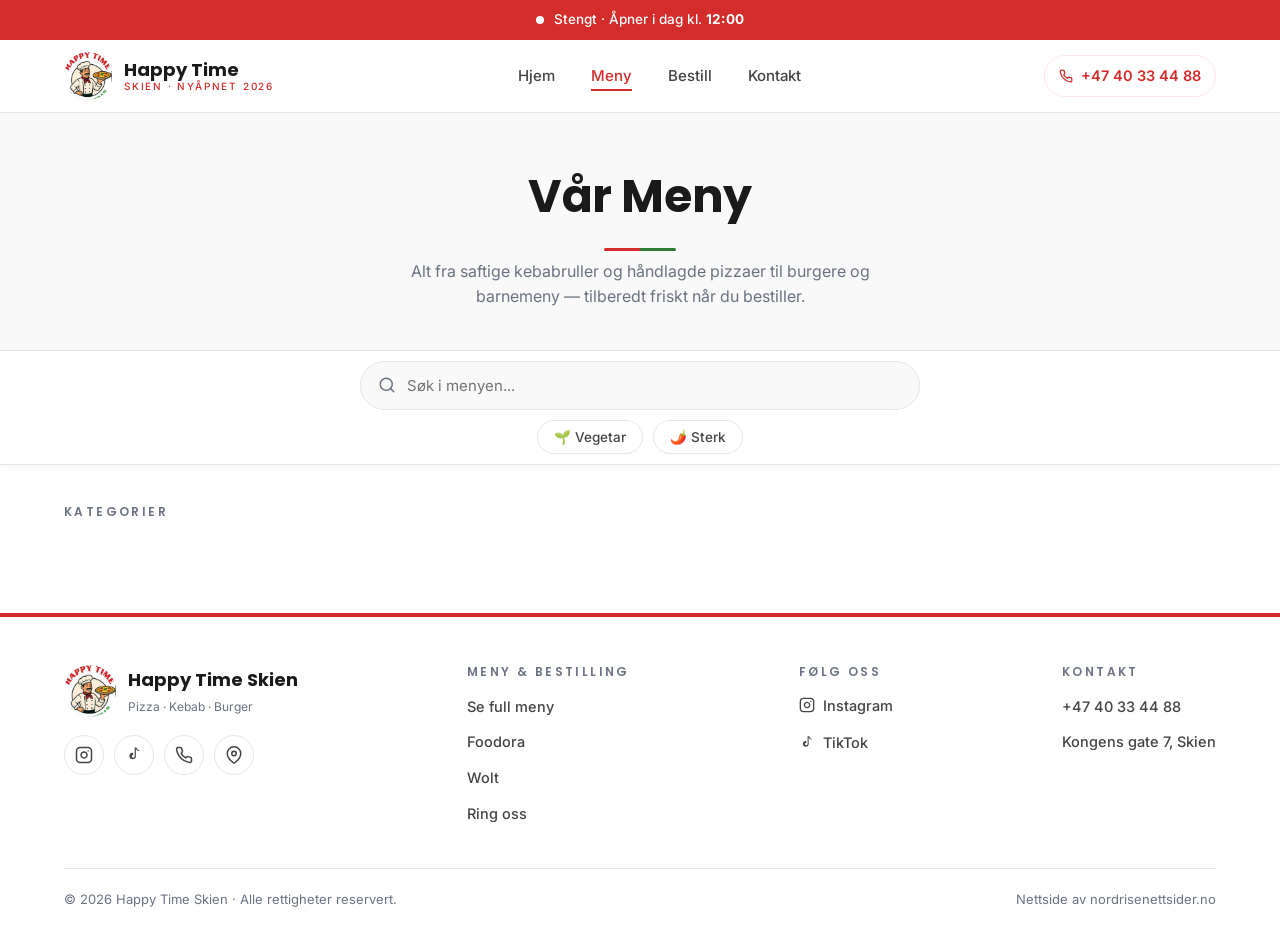
==== commit 3d8c84e3: "Fix wrong Wolt URL and remove dead mobile-cta code The Wolt link was pointing to wolt.com/en/nor/osl" ====
--- a/menu.html
+++ b/menu.html
@@ -127,7 +127,7 @@
           <ul>
             <li><a href="menu.html">Se full meny</a></li>
             <li><a href="https://www.foodora.no/restaurant/vodl/happy-time-skien?srsltid=AfmBOoo6OMC879BTgv4Qrn4XQ-JuW_GRJDFhPZjx3l1pgUhdw6gSgdm9" target="_blank" rel="noopener">Foodora</a></li>
-            <li><a href="https://wolt.com/en/nor/oslo/restaurant/happy-time" target="_blank" rel="noopener">Wolt</a></li>
+            <li><a href="https://wolt.com/en/nor/skien/restaurant/happy-time-skien" target="_blank" rel="noopener">Wolt</a></li>
             <li><a href="tel:+4740334488" class="footer-phone">Ring oss</a></li>
           </ul>
         </div>
@@ -162,12 +162,6 @@
     </div>
   </footer>
 
-  <!-- ===== MOBILE CTA BAR ===== -->
-  <div class="mobile-cta">
-    <a href="tel:+4740334488" class="cta-call">📞 Ring oss</a>
-    <a href="https://www.foodora.no/restaurant/vodl/happy-time-skien?srsltid=AfmBOoo6OMC879BTgv4Qrn4XQ-JuW_GRJDFhPZjx3l1pgUhdw6gSgdm9" target="_blank" rel="noopener" class="cta-order">🛵 Bestill på Foodora</a>
-  </div>
-
   <script src="js/main.js"></script>
   <script src="js/menu.js"></script>
 </body>
--- a/css/style.css
+++ b/css/style.css
@@ -69,7 +69,9 @@
 
 /* ============ ANNOUNCEMENT BAR ============ */
 .announcement {
-  position: relative;
+  position: sticky;
+  top: 0;
+  z-index: 100;
   min-height: var(--ann-h);
   display: flex;
   align-items: center;
@@ -113,7 +115,7 @@
 /* ============ NAVBAR ============ */
 .nav {
   position: sticky;
-  top: 0;
+  top: var(--ann-h);
   z-index: 90;
   background: var(--white);
   border-bottom: 1px solid var(--border);
@@ -452,20 +454,60 @@
   border-color: var(--red-soft);
 }
 .item-card-visual { padding: 0; }
-.item-card-visual .item-body { padding: 20px 22px 22px; display: flex; flex-direction: column; gap: 8px; }
+.item-card-visual .item-body { padding: 18px 20px 20px; display: flex; flex-direction: column; gap: 8px; }
 .item-visual {
-  height: 120px;
+  position: relative;
+  height: 170px;
   display: flex;
   align-items: center;
   justify-content: center;
-  font-size: 54px;
-  background: linear-gradient(135deg, var(--red-soft) 0%, var(--green-soft) 100%);
+  background: linear-gradient(135deg, #fde4d5 0%, #fbc7b1 100%);
   border-bottom: 1px solid var(--border);
+  overflow: hidden;
+}
+.item-visual::after {
+  content: '';
+  position: absolute;
+  inset: 0;
+  background:
+    radial-gradient(circle at 20% 30%, rgba(255,255,255,0.35) 0%, transparent 40%),
+    radial-gradient(circle at 85% 75%, rgba(255,255,255,0.25) 0%, transparent 45%);
+  z-index: 0;
+  pointer-events: none;
+}
+.item-visual::before {
+  content: attr(data-emoji);
+  position: absolute;
+  inset: 0;
+  display: flex;
+  align-items: center;
+  justify-content: center;
+  font-size: 78px;
+  z-index: 1;
+  filter: drop-shadow(0 4px 10px rgba(0,0,0,0.15));
   transition: transform 0.4s ease;
 }
-.item-card-visual:hover .item-visual { transform: scale(1.05); }
-/* IMAGE PLACEHOLDER: Drop real AI-generated food photos into images/food/<slug>.jpg
-   and add a background-image rule per category here, or render <img> in JS */
+.item-card-visual:hover .item-visual::before { transform: scale(1.08); }
+.item-visual img {
+  position: relative;
+  z-index: 2;
+  width: 100%;
+  height: 100%;
+  object-fit: cover;
+  transition: transform 0.4s ease;
+}
+.item-card-visual:hover .item-visual img { transform: scale(1.05); }
+
+/* Per-category fallback gradients */
+.item-visual[data-cat="kebab"]     { background: linear-gradient(135deg, #ffd7a8 0%, #ff9f5a 100%); }
+.item-visual[data-cat="pizza"]     { background: linear-gradient(135deg, #ffd0c2 0%, #ff7a59 100%); }
+.item-visual[data-cat="innbakt"]   { background: linear-gradient(135deg, #ffe9c7 0%, #f4b36b 100%); }
+.item-visual[data-cat="barnemeny"] { background: linear-gradient(135deg, #ffe0f0 0%, #ffb3d1 100%); }
+.item-visual[data-cat="andre"]     { background: linear-gradient(135deg, #e9d9bd 0%, #c9a878 100%); }
+.item-visual[data-cat="hamburger"],
+.item-visual[data-cat="hamburgere"] { background: linear-gradient(135deg, #ffe0b3 0%, #d49550 100%); }
+.item-visual[data-cat="fries"]     { background: linear-gradient(135deg, #fff2b8 0%, #f6c84c 100%); }
+.item-visual[data-cat="drikke"]    { background: linear-gradient(135deg, #cfe9ff 0%, #67a9e8 100%); }
 
 .item-card-top {
   display: flex;
@@ -762,36 +804,6 @@
 }
 .footer-bottom a { color: var(--text-muted); transition: color var(--ease); }
 .footer-bottom a:hover { color: var(--red); }
-
-/* ============ MOBILE CTA BAR ============ */
-.mobile-cta {
-  display: none;
-  position: fixed;
-  bottom: 0; left: 0; right: 0;
-  background: var(--white);
-  border-top: 2px solid var(--red);
-  box-shadow: 0 -4px 16px rgba(0, 0, 0, 0.08);
-  padding: 10px;
-  gap: 8px;
-  z-index: 80;
-}
-.mobile-cta a {
-  flex: 1;
-  display: inline-flex;
-  align-items: center;
-  justify-content: center;
-  gap: 6px;
-  padding: 14px 8px;
-  border-radius: var(--radius-sm);
-  font-weight: 600;
-  font-size: 13.5px;
-  transition: all var(--ease);
-  text-align: center;
-}
-.mobile-cta .cta-call  { background: var(--green); color: #fff; }
-.mobile-cta .cta-call:active  { background: var(--green-dark); }
-.mobile-cta .cta-order { background: var(--red); color: #fff; }
-.mobile-cta .cta-order:active { background: var(--red-dark); }
 
 /* ============ REVEAL ANIMATION ============ */
 .reveal {
@@ -835,8 +847,6 @@
     font-size: 16px;
   }
   .nav-links.open a::after { display: none; }
-  .mobile-cta { display: flex; }
-  body.has-mobile-cta { padding-bottom: 80px; }
   section { padding: 60px 0; }
   .hero { padding: 48px 0 56px; }
   .hero-logo { width: 110px; height: 110px; }
@@ -854,6 +864,12 @@
     font-size: 12px;
     padding: 8px 12px;
   }
+  .announcement { font-size: 12px; padding: 6px 12px; gap: 6px; }
+  .announcement .ann-dot { width: 6px; height: 6px; }
+  .nav-inner { height: var(--nav-h); gap: 12px; }
+  .nav-logo img { max-height: 40px; }
+  .nav-logo-text { font-size: 15px; }
+  .nav-logo-text small { font-size: 9px; }
 }
 
 @media (prefers-reduced-motion: reduce) {
--- a/css/menu.css
+++ b/css/menu.css
@@ -21,17 +21,18 @@
 
 /* ============ SEARCH + FILTERS ============ */
 .menu-tools {
-  padding: 32px 0 24px;
+  padding: 10px 0 10px;
   background: var(--white);
   position: sticky;
   top: calc(var(--nav-h) + var(--ann-h));
   z-index: 50;
   border-bottom: 1px solid var(--border);
+  box-shadow: 0 2px 10px rgba(0, 0, 0, 0.04);
 }
 .search-wrap {
   position: relative;
   max-width: 560px;
-  margin: 0 auto 18px;
+  margin: 0 auto 10px;
 }
 .search-wrap svg.search-icon {
   position: absolute;
@@ -113,7 +114,7 @@
   background: var(--white);
   border-bottom: 1px solid var(--border);
   position: sticky;
-  top: calc(var(--nav-h) + var(--ann-h) + 140px);
+  top: calc(var(--nav-h) + var(--ann-h) + 96px);
   z-index: 45;
   overflow-x: auto;
   -webkit-overflow-scrolling: touch;
@@ -153,7 +154,7 @@
 }
 .menu-sidebar {
   position: sticky;
-  top: calc(var(--nav-h) + var(--ann-h) + 160px);
+  top: calc(var(--nav-h) + var(--ann-h) + 120px);
   height: fit-content;
   align-self: start;
 }
@@ -198,7 +199,7 @@
 }
 .menu-category-block {
   margin-bottom: 56px;
-  scroll-margin-top: calc(var(--nav-h) + var(--ann-h) + 180px);
+  scroll-margin-top: calc(var(--nav-h) + var(--ann-h) + 140px);
 }
 .menu-category-block:last-child { margin-bottom: 0; }
 .cat-header {
@@ -263,12 +264,31 @@
 }
 
 @media (max-width: 768px) {
-  .menu-tools { padding: 20px 0 16px; }
-  .menu-hero { padding: 40px 0 28px; }
-  .cat-tabs-mobile { top: calc(var(--nav-h) + var(--ann-h) + 122px); }
+  .menu-tools { padding: 8px 0 8px; }
+  .menu-hero { padding: 32px 0 22px; }
+  .menu-hero h1 { font-size: 28px; }
+  .menu-hero p { font-size: 14px; }
+  .search-wrap { margin: 0 auto 8px; }
+  #menu-search { padding: 11px 42px 11px 42px; font-size: 14px; }
+  .search-wrap svg.search-icon { left: 14px; width: 16px; height: 16px; }
+  .filter-tags { gap: 6px; }
+  .tag-btn { padding: 6px 12px; font-size: 12.5px; }
+  .cat-tabs-mobile { top: calc(var(--nav-h) + var(--ann-h) + 82px); }
+  .cat-tabs-mobile ul { padding: 8px 14px; }
+  .cat-tabs-mobile a { padding: 7px 12px; font-size: 12.5px; }
+  .menu-layout { padding: 16px 0 40px; }
+  .menu-category-block { margin-bottom: 36px; scroll-margin-top: calc(var(--nav-h) + var(--ann-h) + 140px); }
+  .cat-header { margin-bottom: 16px; padding-bottom: 10px; }
+  .item-visual { height: 140px; }
+  .item-card-visual .item-body { padding: 14px 16px 16px; }
+  .item-card h4 { font-size: 15.5px; }
+  .item-price { font-size: 15px; }
+  .item-desc { font-size: 13.5px; }
 }
 
 @media (max-width: 480px) {
-  .filter-tags { gap: 8px; }
-  .tag-btn { padding: 7px 13px; font-size: 13px; }
-}
+  .filter-tags { gap: 6px; }
+  .tag-btn { padding: 6px 10px; font-size: 12px; }
+  .menu-hero h1 { font-size: 26px; }
+  .menu-hero p { max-width: 320px; }
+}
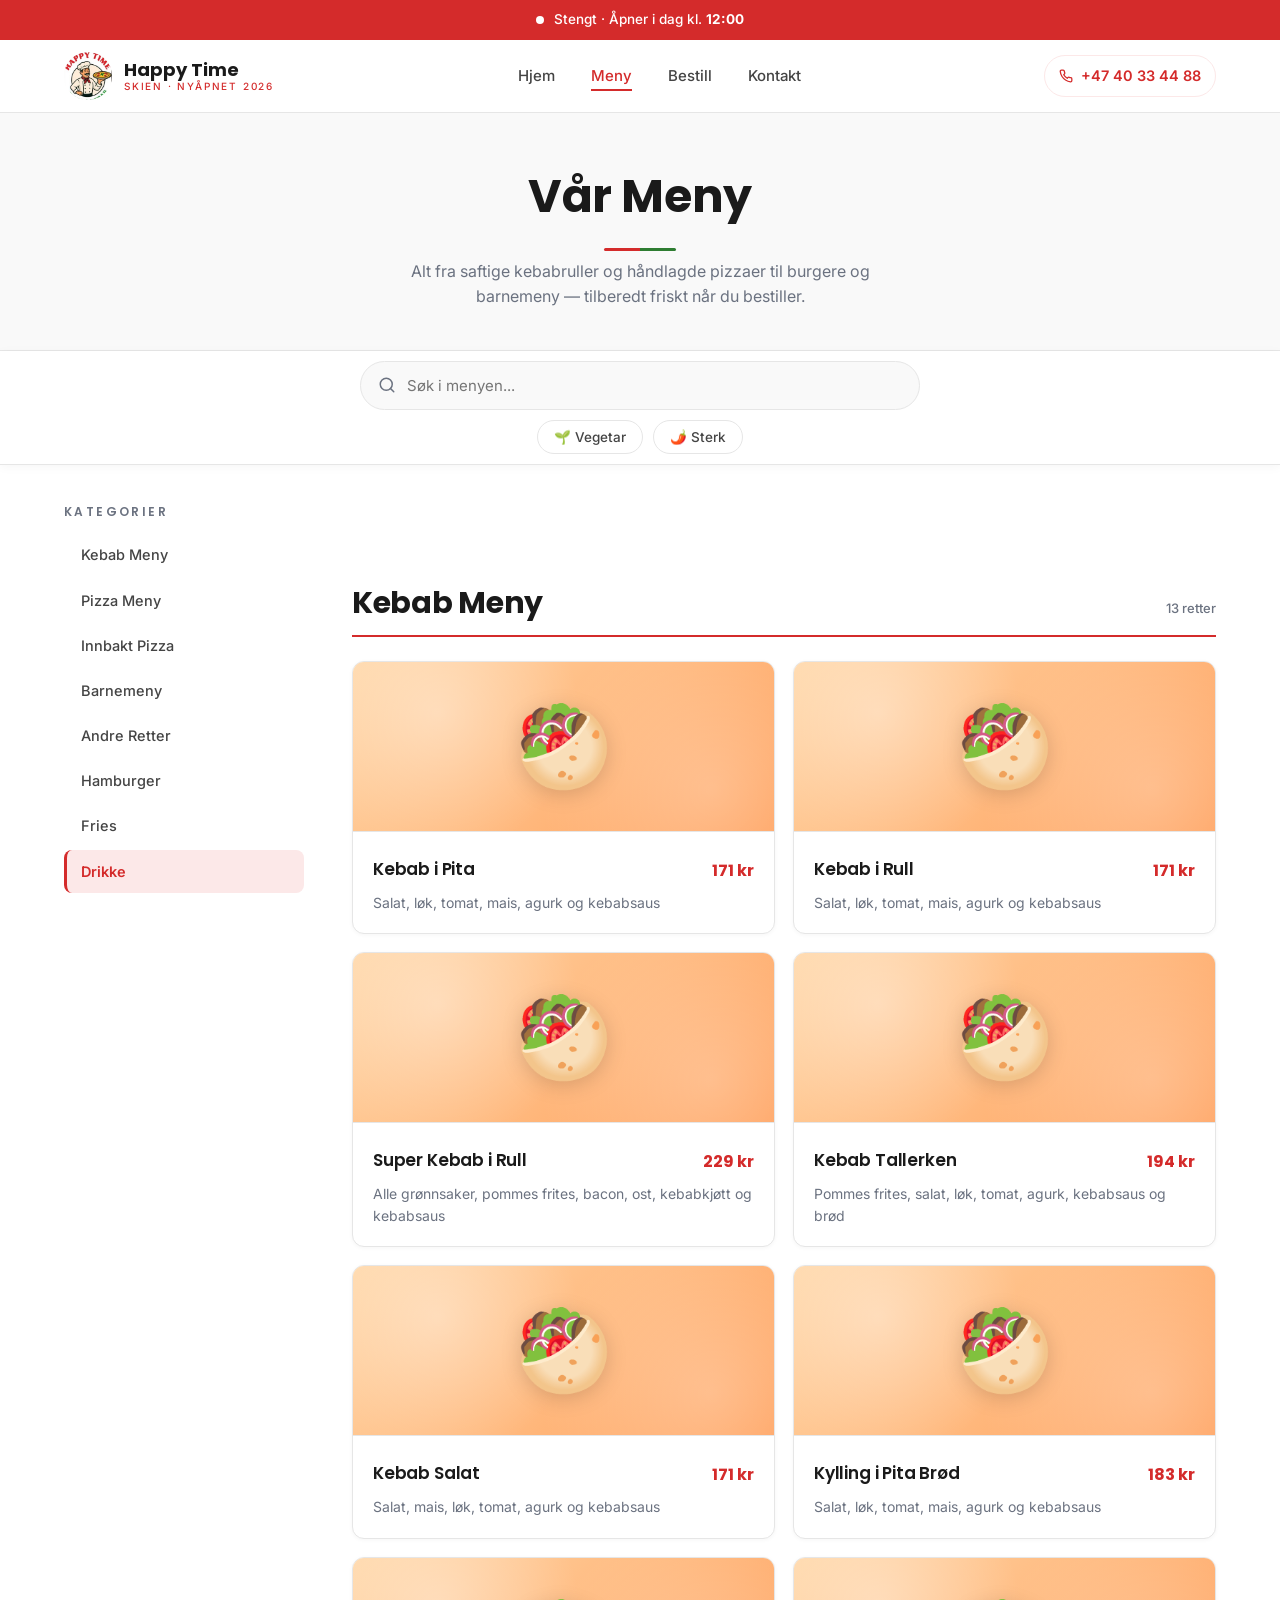
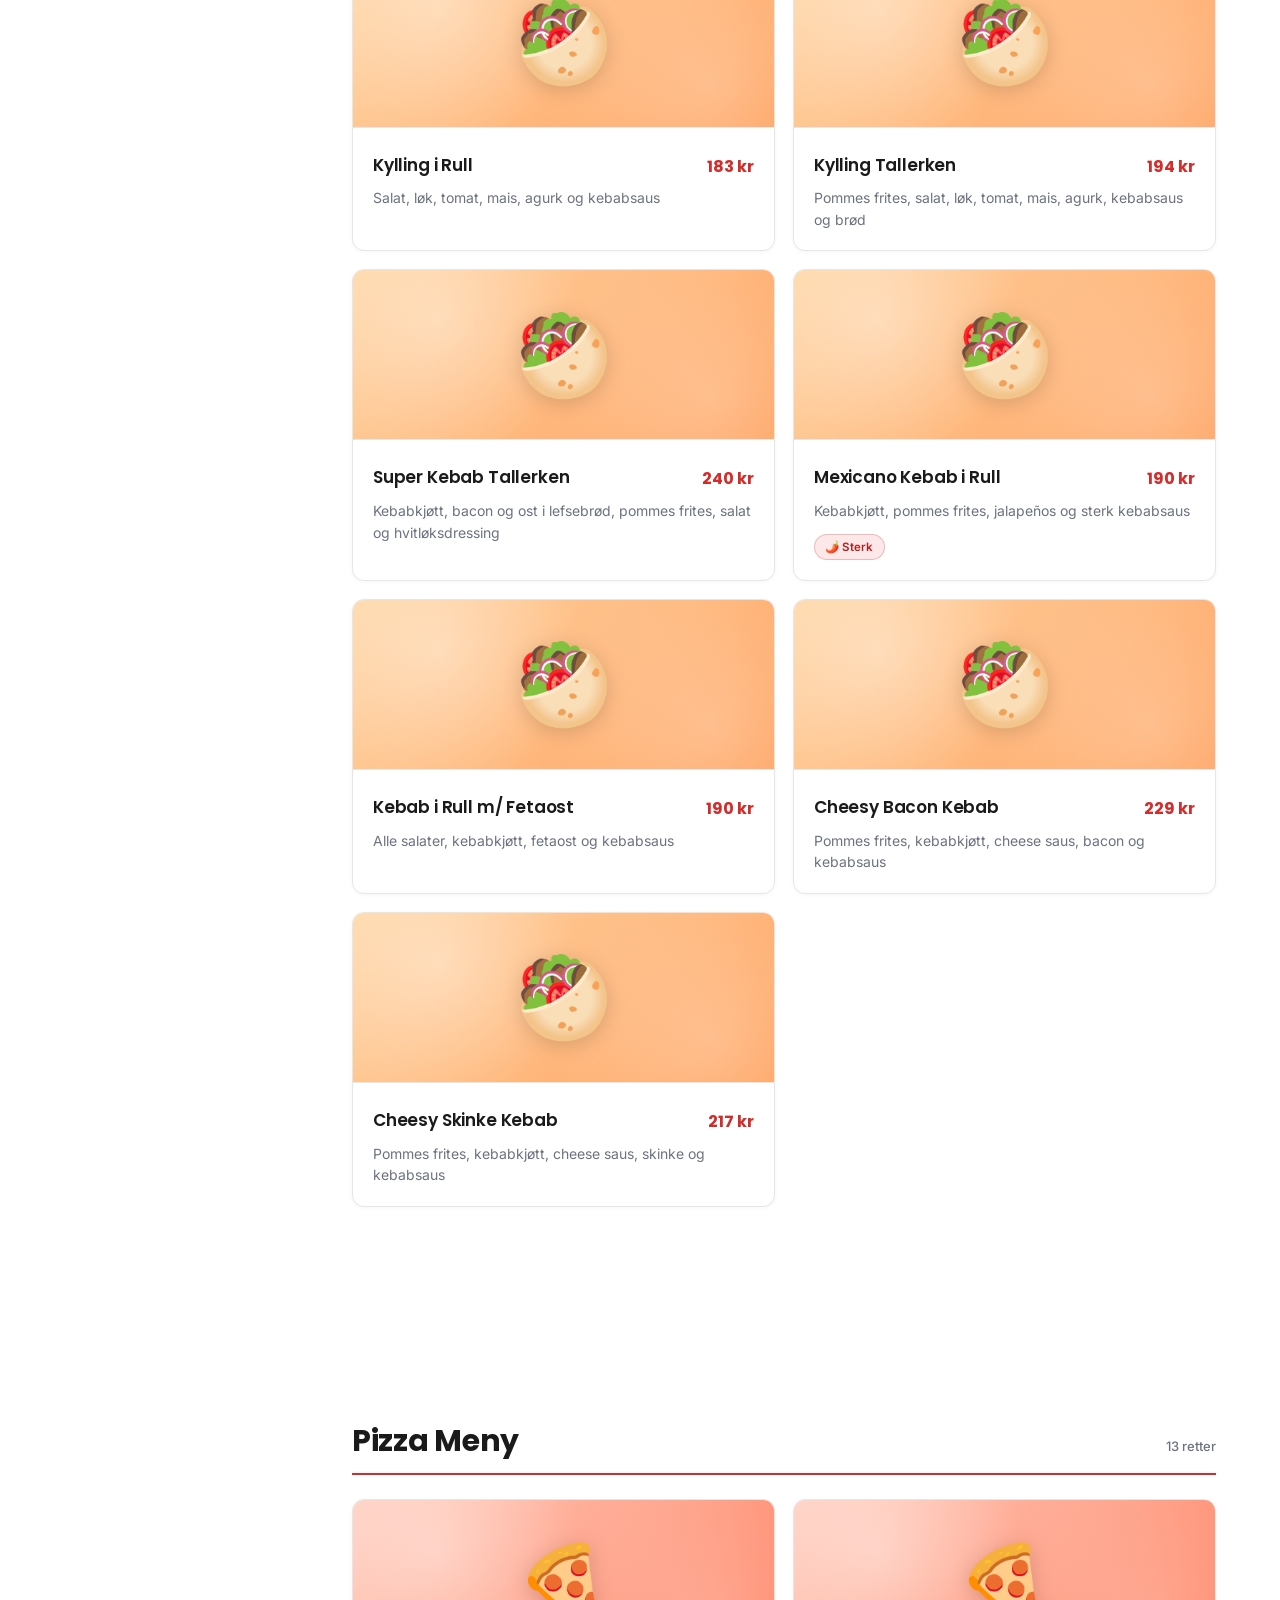
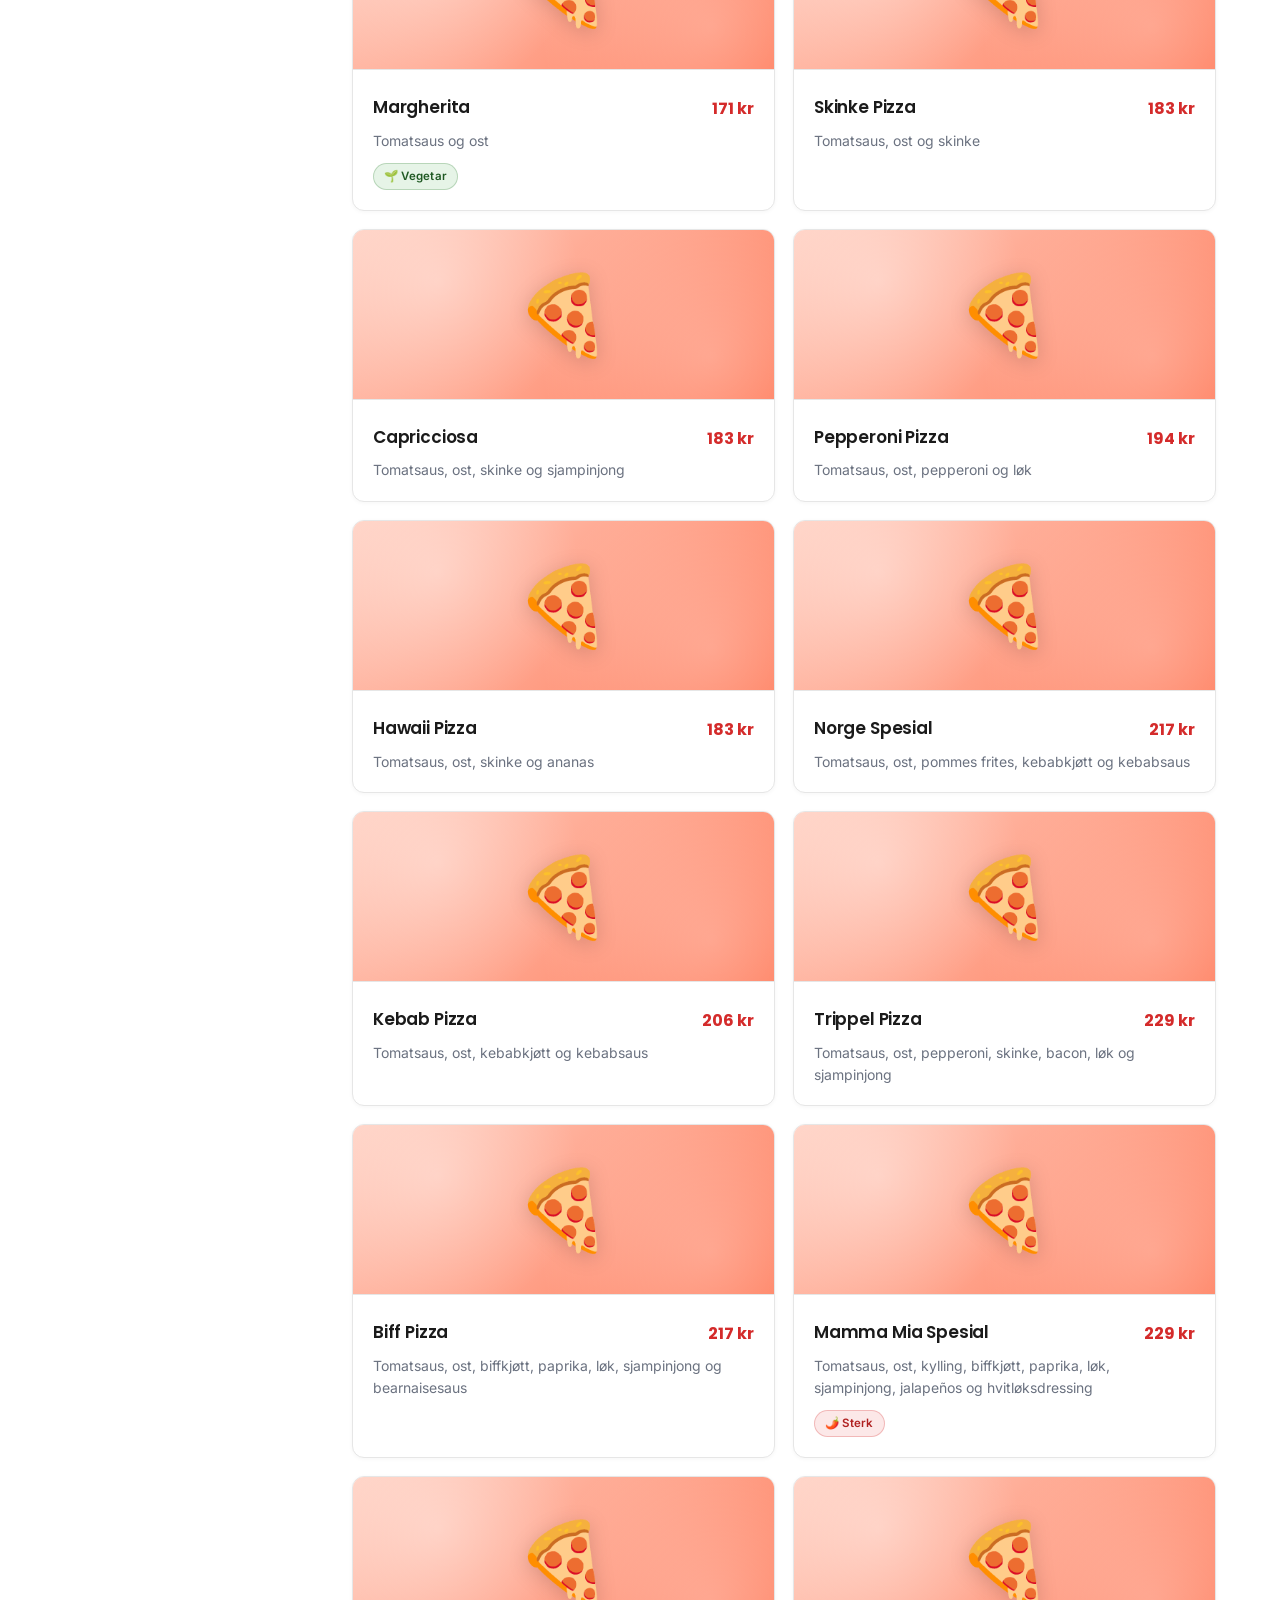
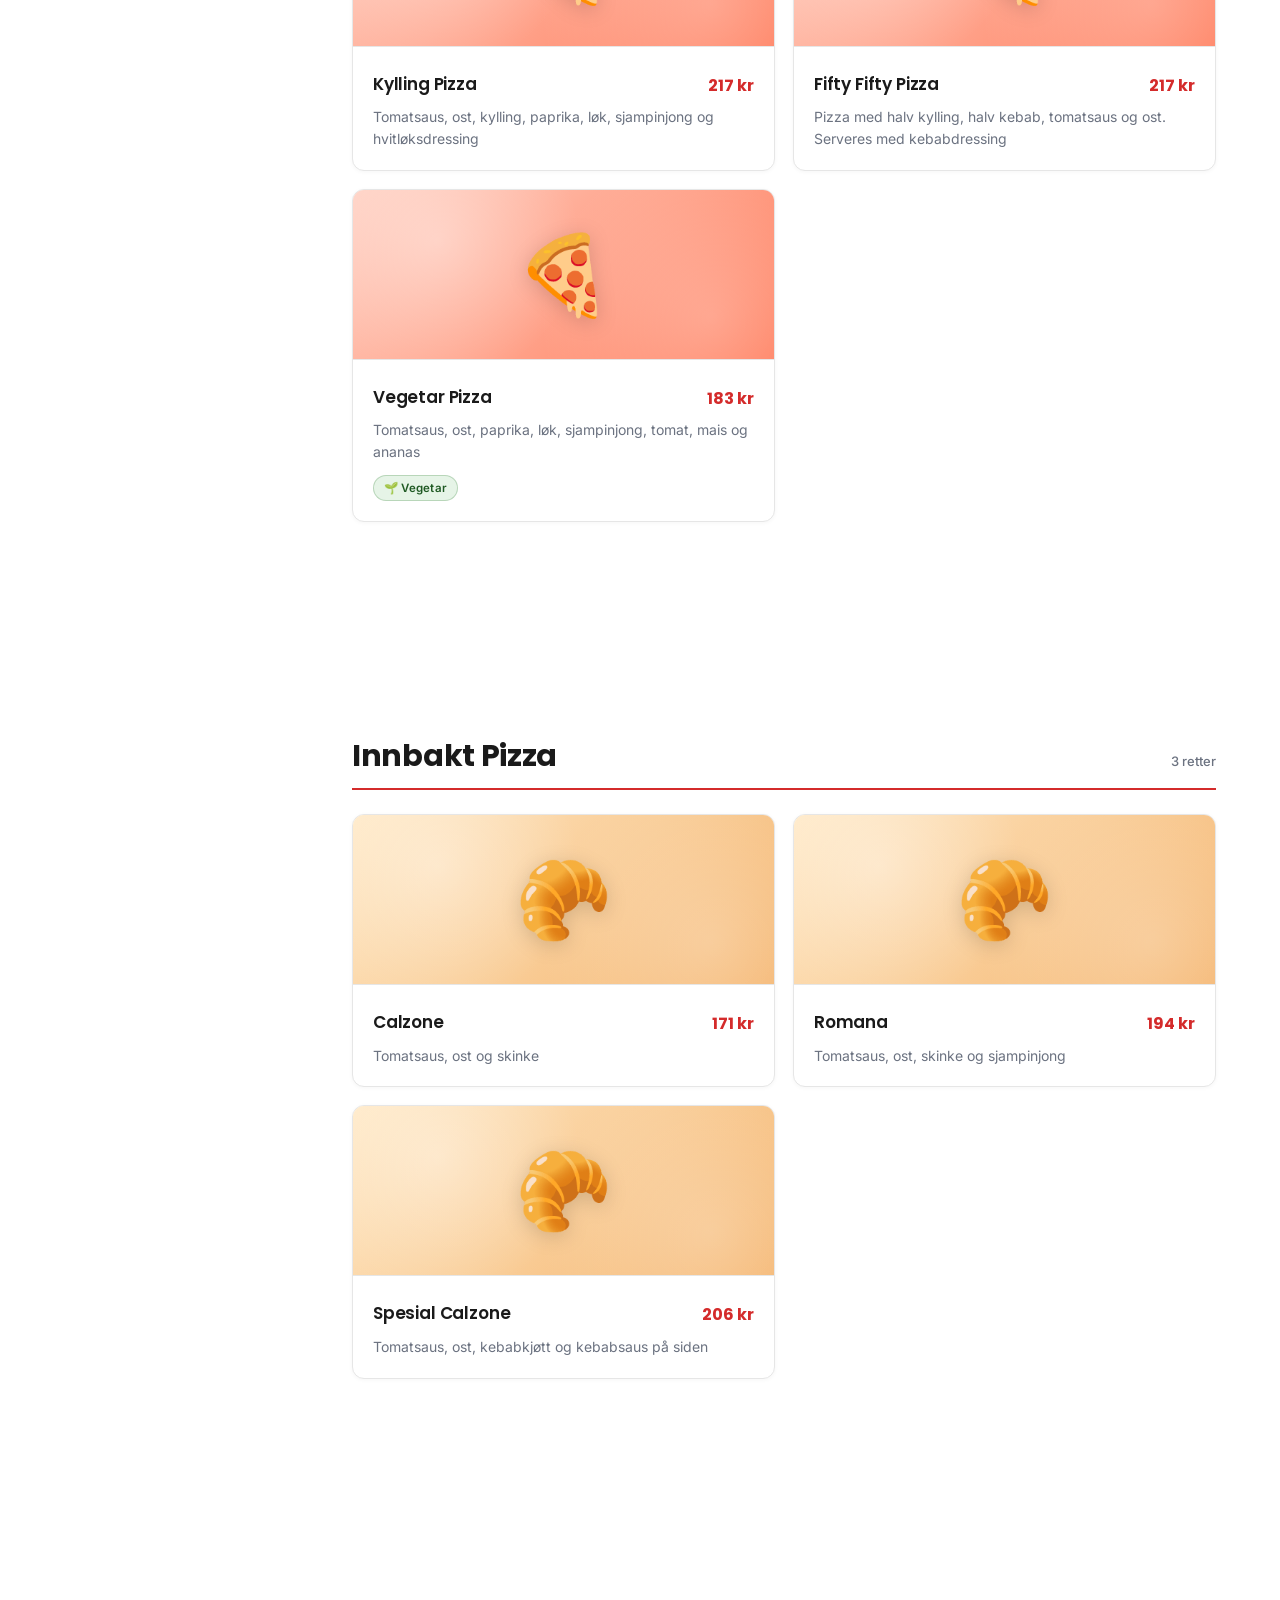
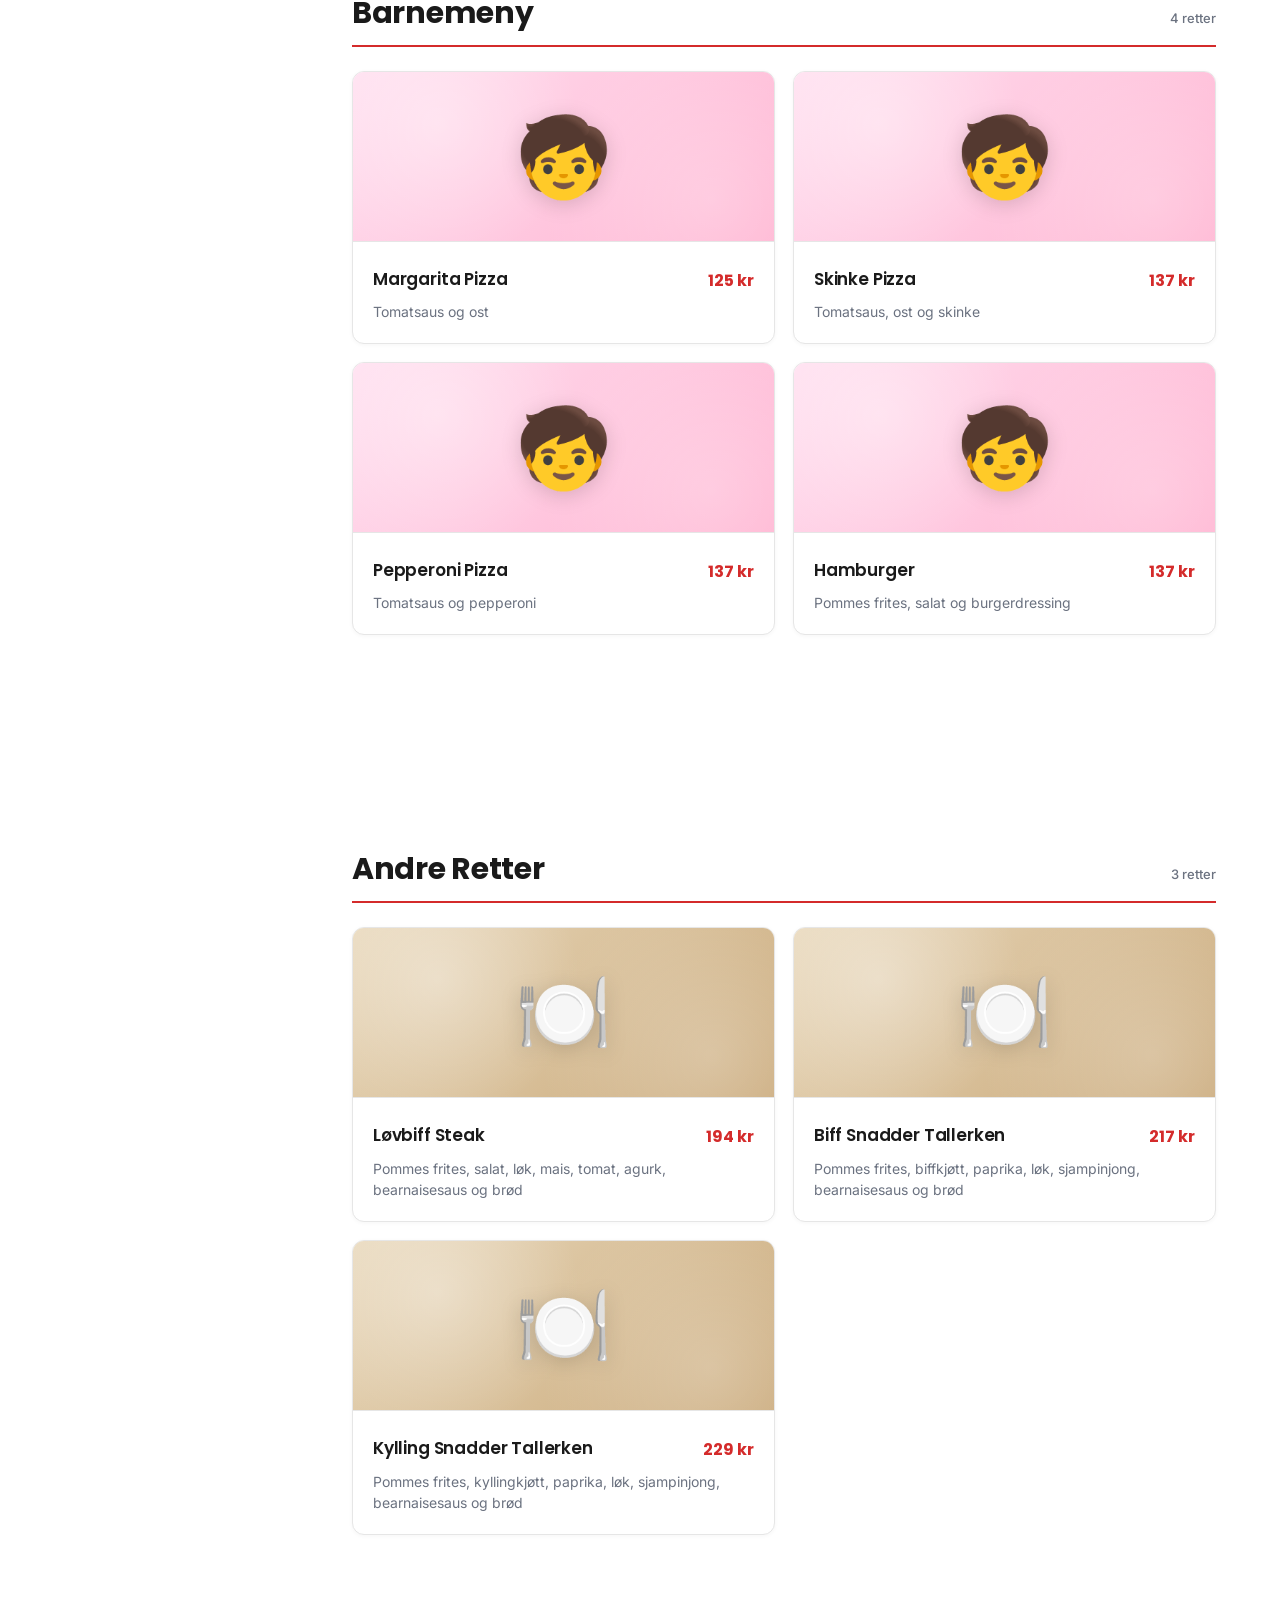
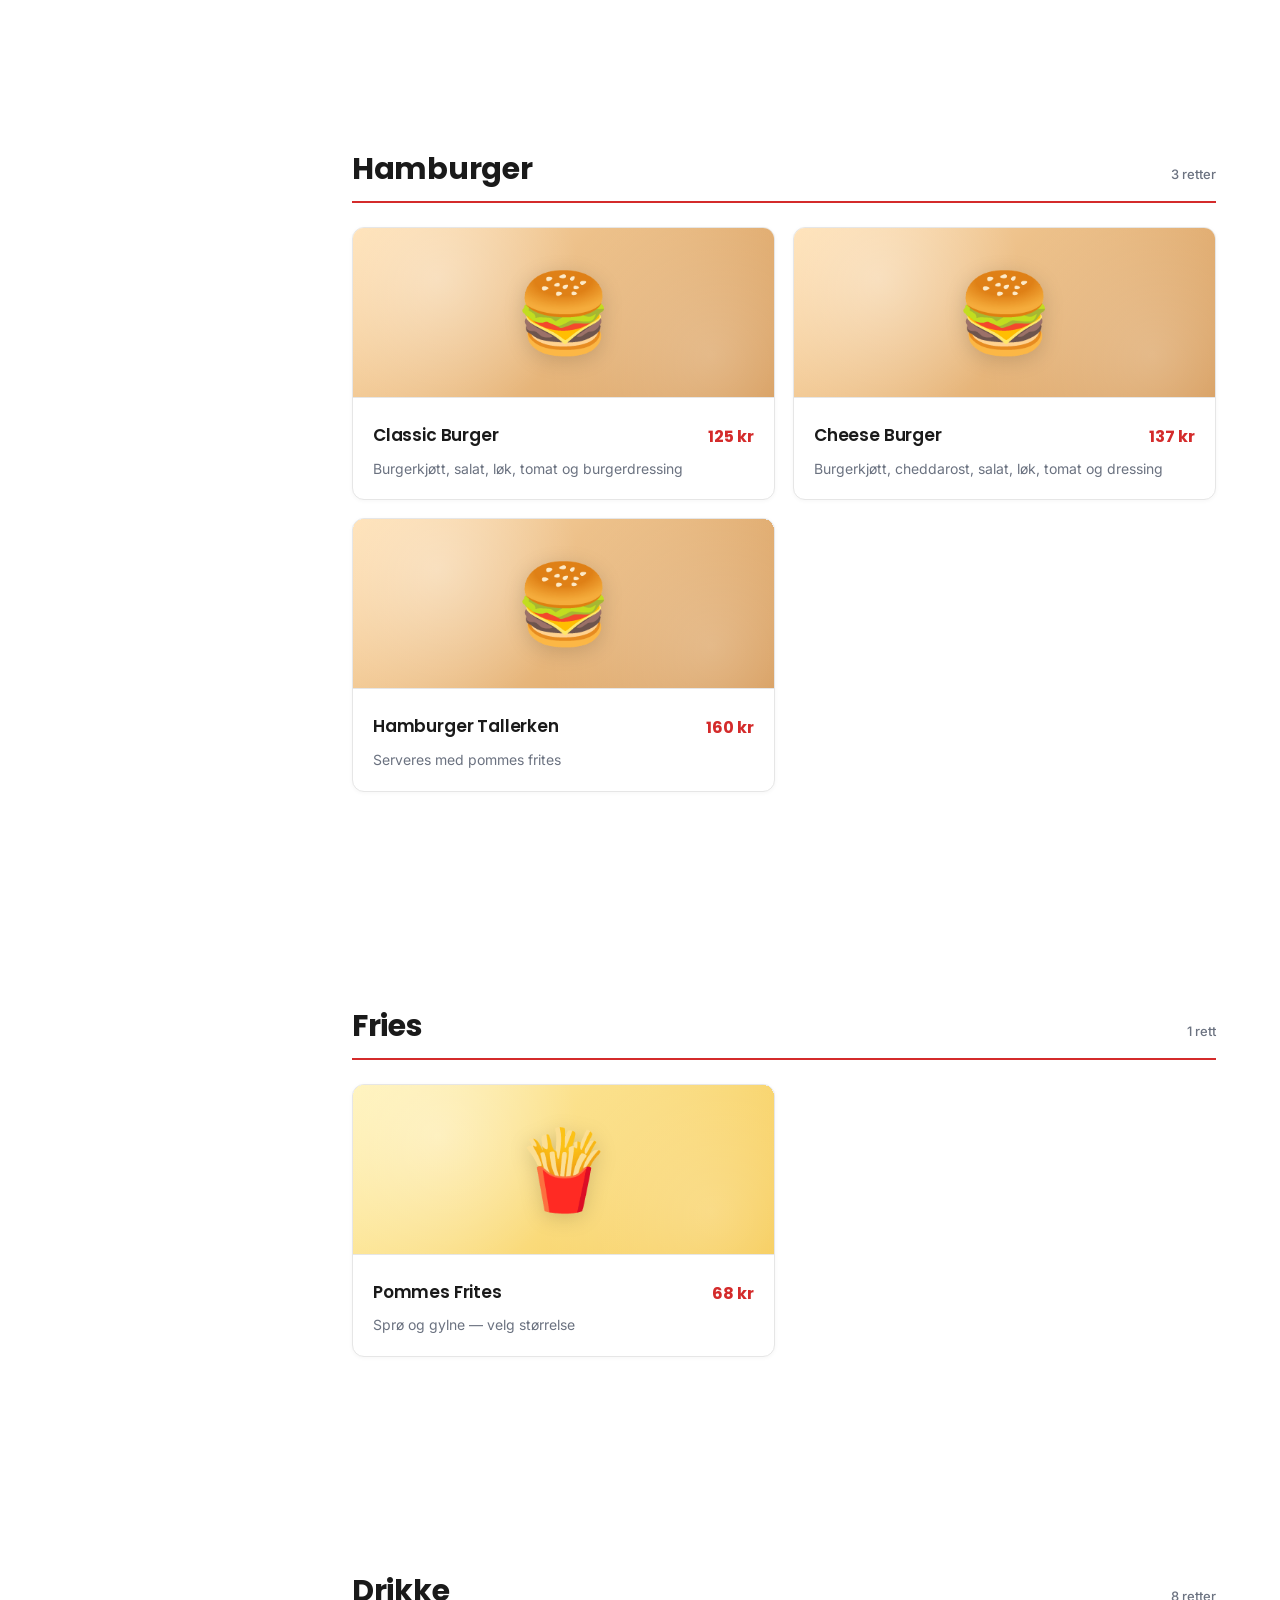
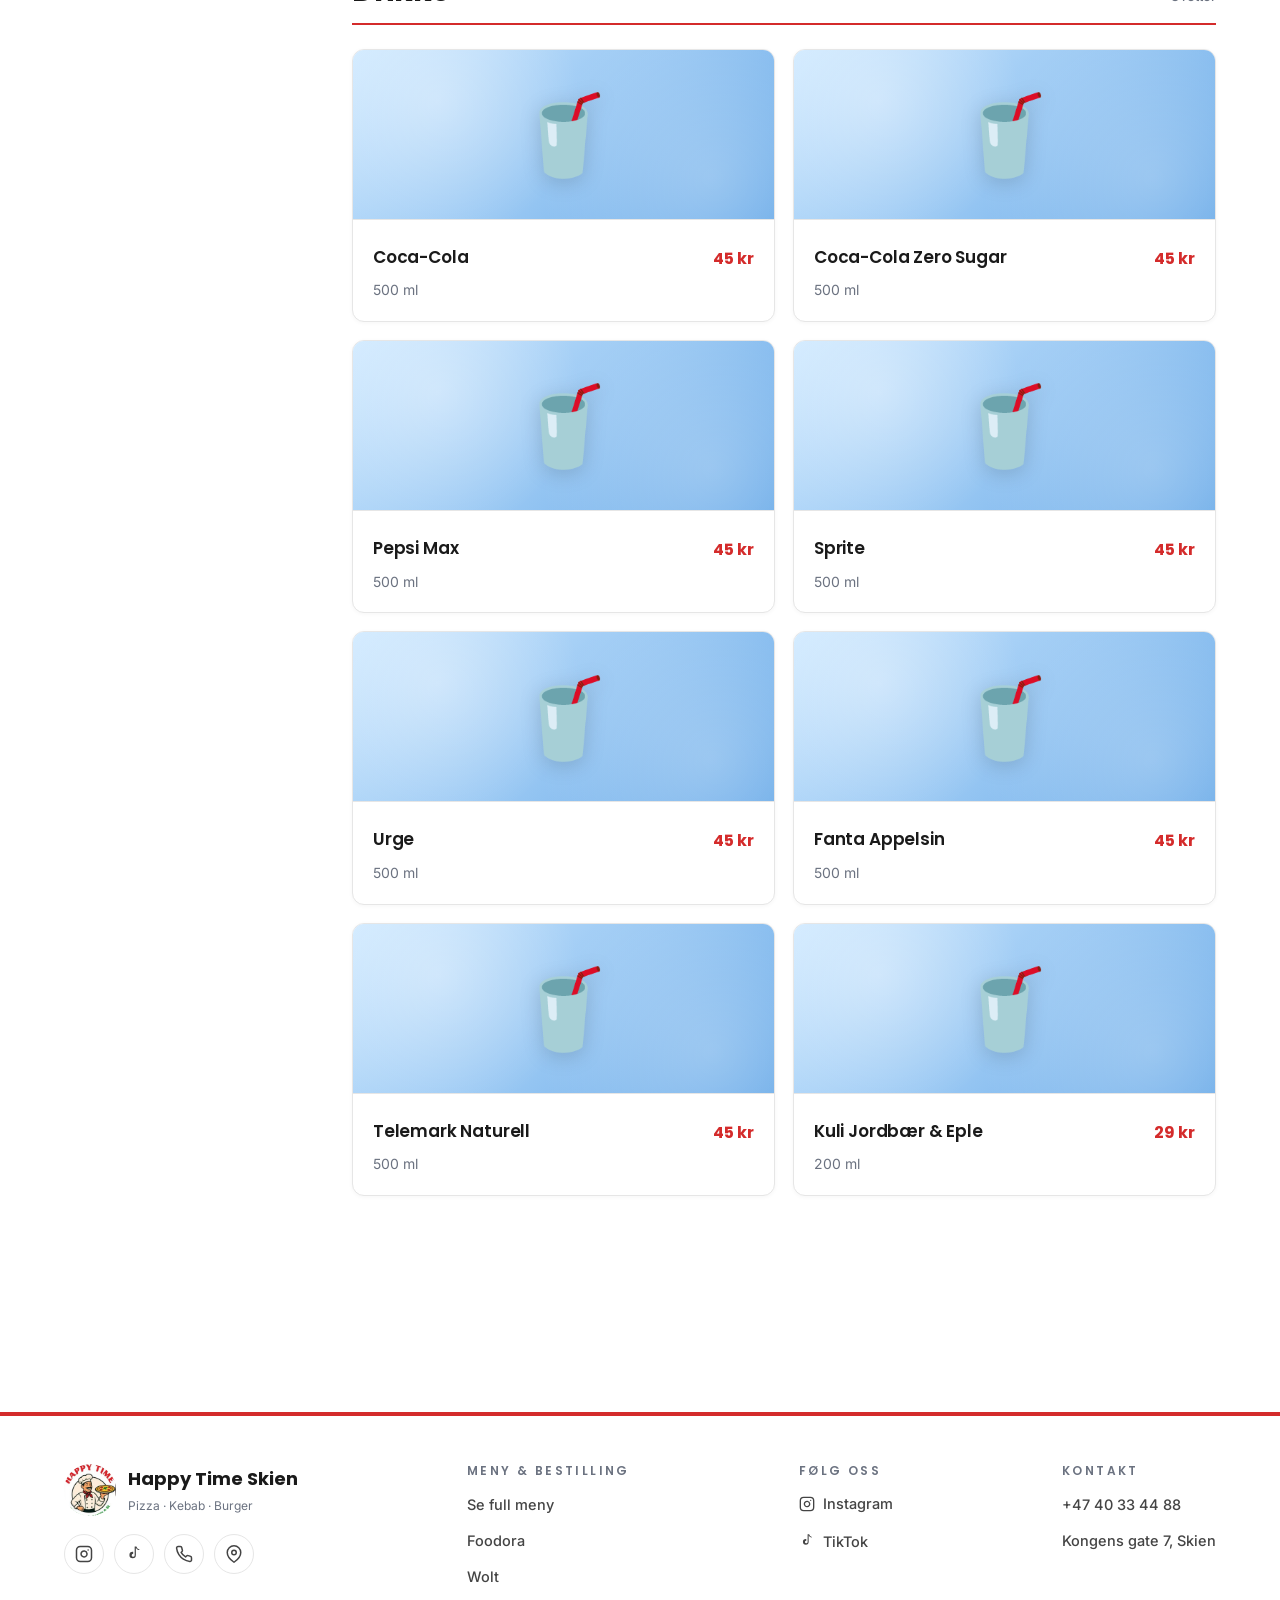
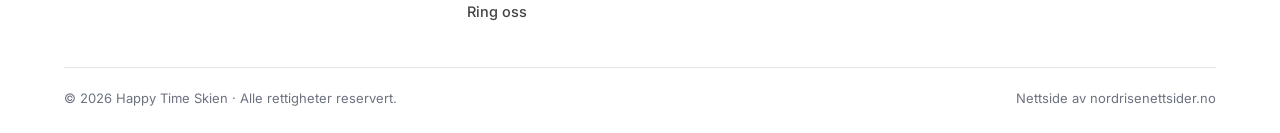
==== commit 199830cb: "Fix menu page empty — resolve CAT_EMOJI redeclaration crash Both main.js and menu.js declared `const" ====
--- a/menu.html
+++ b/menu.html
@@ -3,16 +3,69 @@
 <head>
   <meta charset="UTF-8" />
   <meta name="viewport" content="width=device-width, initial-scale=1.0" />
-  <title>Meny — Happy Time Skien</title>
-  <meta name="description" content="Full meny hos Happy Time Skien — kebab, pizza, innbakt pizza, burger, barnemeny og mer. Søk, filtrer og finn favoritten din." />
-  <link rel="icon" href="images/logo.png" />
+  <title>Meny — Happy Time Skien | Pizza · Kebab · Burger i Skien</title>
+  <meta name="description" content="Full meny hos Happy Time Skien — kebab, pizza, innbakt pizza, burger, barnemeny og mer. Søk, filtrer og finn favoritten din. Priser fra 45 kr." />
+  <meta name="theme-color" content="#d42b2b" />
+  <link rel="canonical" href="https://happytimeskien.vercel.app/menu" />
+  <link rel="icon" href="/images/logo.png" />
+  <link rel="apple-touch-icon" href="/images/logo.png" />
+  <link rel="manifest" href="/site.webmanifest" />
+
+  <!-- Open Graph / Social share -->
+  <meta property="og:type" content="website" />
+  <meta property="og:site_name" content="Happy Time Skien" />
+  <meta property="og:url" content="https://happytimeskien.vercel.app/menu" />
+  <meta property="og:title" content="Meny — Happy Time Skien" />
+  <meta property="og:description" content="Full meny hos Happy Time Skien — kebab, pizza, innbakt, burger, barnemeny og mer." />
+  <meta property="og:image" content="https://happytimeskien.vercel.app/images/Butikkforside.jpeg" />
+  <meta property="og:image:alt" content="Happy Time Skien meny" />
+  <meta property="og:locale" content="nb_NO" />
+
+  <!-- Twitter card -->
+  <meta name="twitter:card" content="summary_large_image" />
+  <meta name="twitter:title" content="Meny — Happy Time Skien" />
+  <meta name="twitter:description" content="Full meny hos Happy Time Skien — kebab, pizza, burger og mer." />
+  <meta name="twitter:image" content="https://happytimeskien.vercel.app/images/Butikkforside.jpeg" />
 
   <link rel="preconnect" href="https://fonts.googleapis.com" />
   <link rel="preconnect" href="https://fonts.gstatic.com" crossorigin />
   <link href="https://fonts.googleapis.com/css2?family=Inter:wght@300;400;500;600;700&family=Poppins:wght@500;600;700;800&display=swap" rel="stylesheet" />
 
-  <link rel="stylesheet" href="css/style.css" />
-  <link rel="stylesheet" href="css/menu.css" />
+  <link rel="stylesheet" href="css/style.css?v=5" />
+  <link rel="stylesheet" href="css/menu.css?v=5" />
+
+  <!-- Structured data: schema.org Menu -->
+  <script type="application/ld+json">
+  {
+    "@context": "https://schema.org",
+    "@type": "Menu",
+    "name": "Happy Time Skien — Full meny",
+    "url": "https://happytimeskien.vercel.app/menu",
+    "inLanguage": "no",
+    "provider": {
+      "@type": "Restaurant",
+      "name": "Happy Time Skien",
+      "url": "https://happytimeskien.vercel.app/",
+      "telephone": "+4740334488",
+      "address": {
+        "@type": "PostalAddress",
+        "streetAddress": "Kongens gate 7",
+        "postalCode": "3717",
+        "addressLocality": "Skien",
+        "addressCountry": "NO"
+      }
+    },
+    "hasMenuSection": [
+      { "@type": "MenuSection", "name": "Kebab" },
+      { "@type": "MenuSection", "name": "Pizza" },
+      { "@type": "MenuSection", "name": "Innbakt Pizza" },
+      { "@type": "MenuSection", "name": "Hamburger" },
+      { "@type": "MenuSection", "name": "Barnemeny" },
+      { "@type": "MenuSection", "name": "Andre Retter" },
+      { "@type": "MenuSection", "name": "Drikke" }
+    ]
+  }
+  </script>
 </head>
 <body>
 
@@ -162,7 +215,7 @@
     </div>
   </footer>
 
-  <script src="js/main.js"></script>
-  <script src="js/menu.js"></script>
+  <script src="js/main.js?v=5"></script>
+  <script src="js/menu.js?v=5"></script>
 </body>
 </html>
--- a/css/style.css
+++ b/css/style.css
@@ -43,7 +43,7 @@
   background: var(--white);
   line-height: 1.6;
   -webkit-font-smoothing: antialiased;
-  overflow-x: hidden;
+  overflow-x: clip;
 }
 
 h1, h2, h3, h4, h5 {
